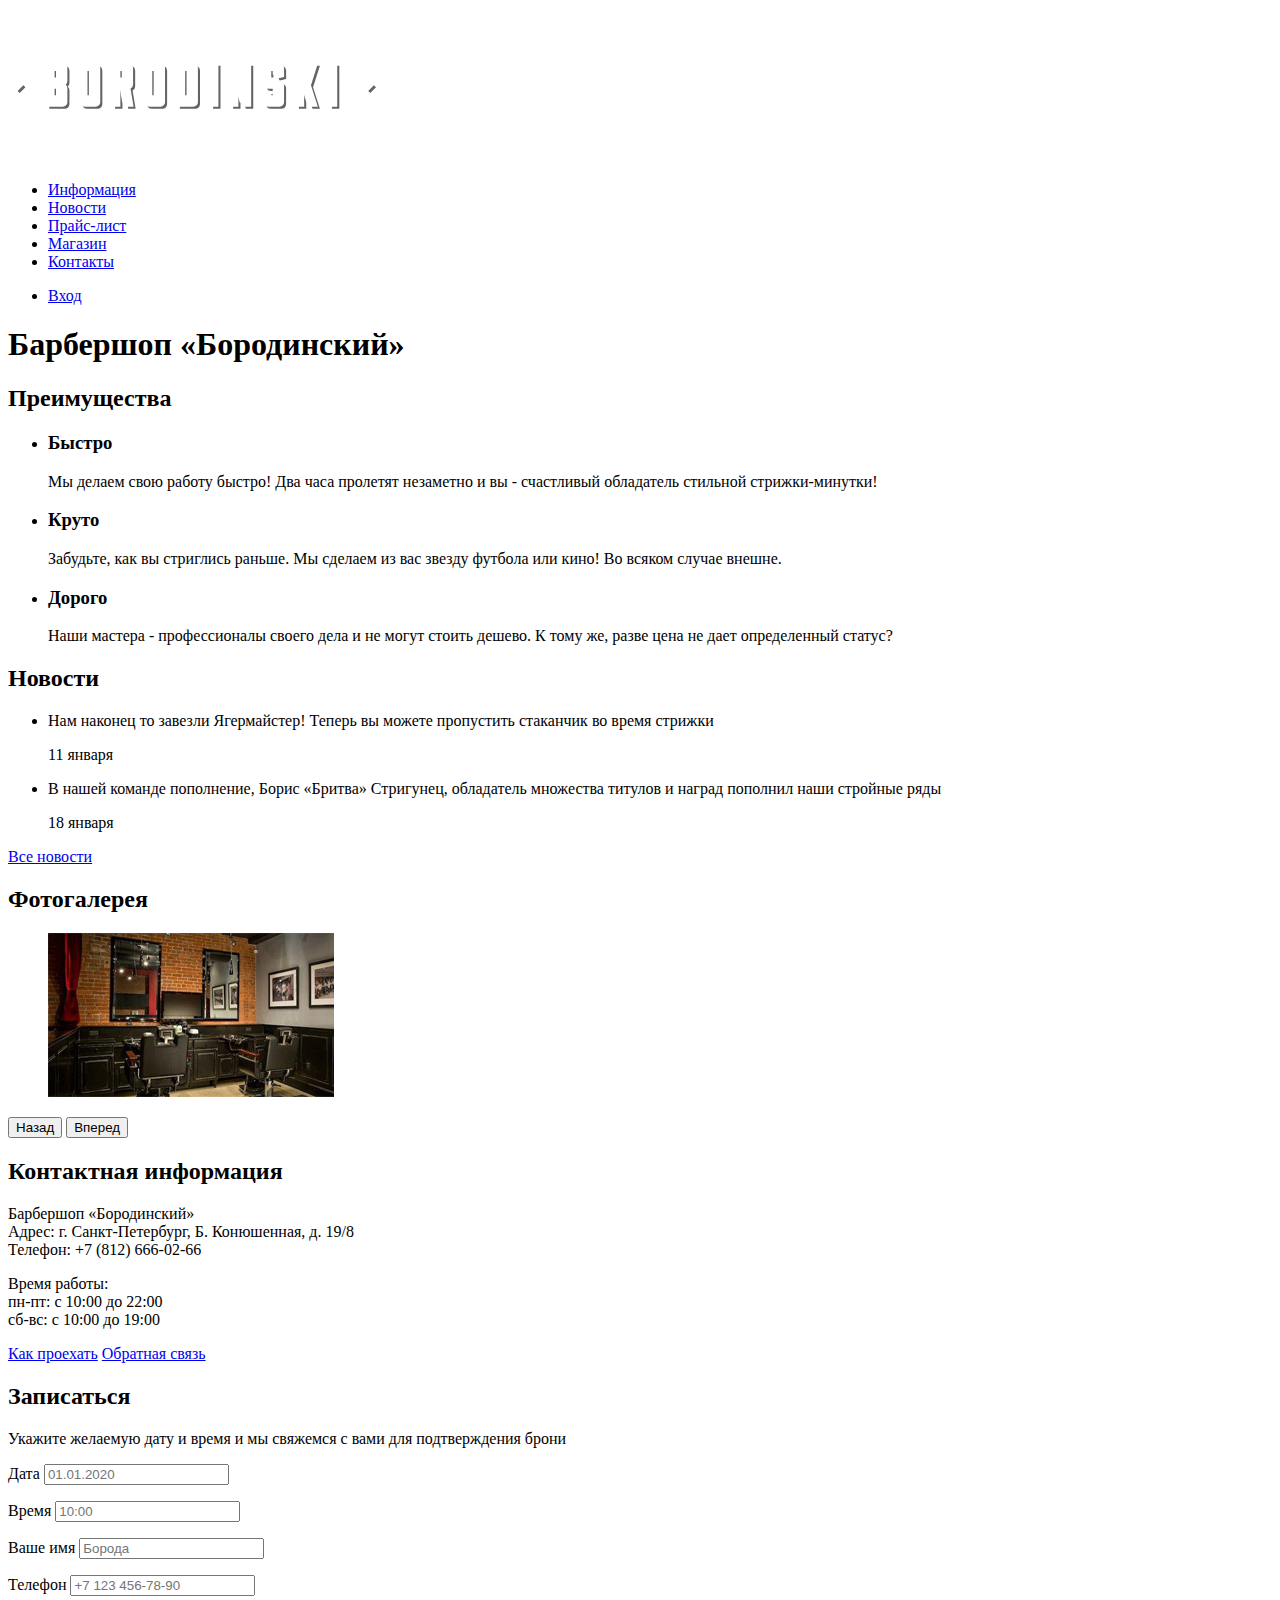
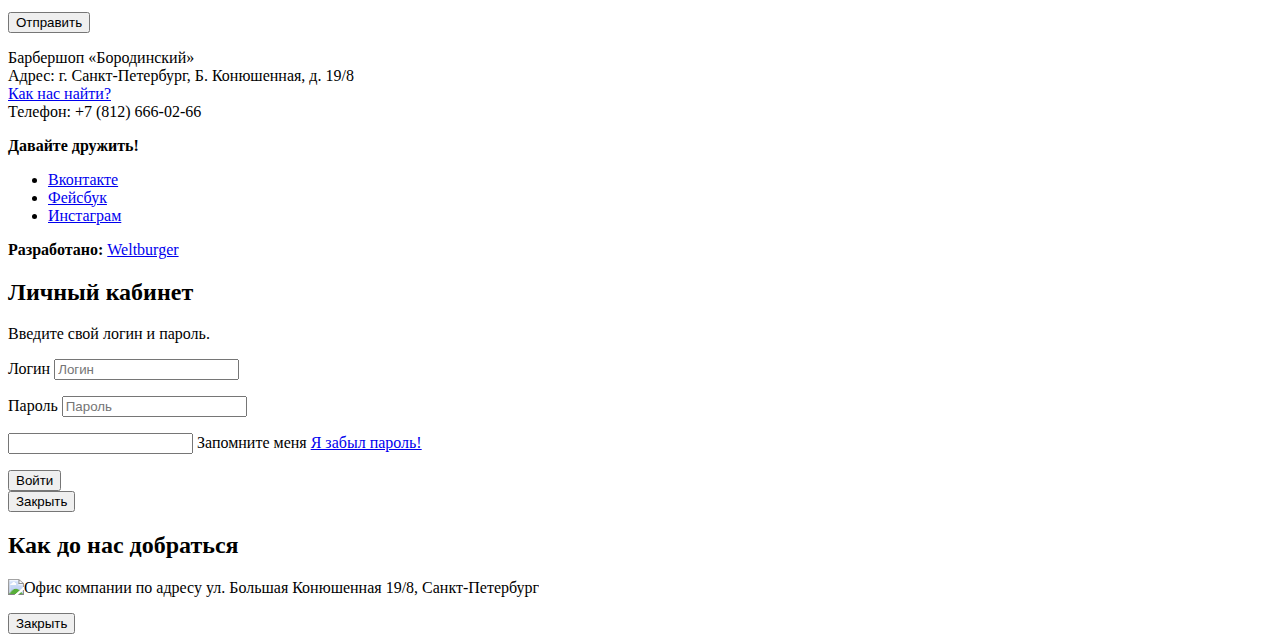
==== site/index.html @ 7a229169 "first commit" ====
<!DOCTYPE html>
<html lang="ru">

<head>
    <meta charset="UTF-8">
    <title>Барбершоп «Бородинский»</title>
</head>

<body>
    <header class="main-header">
        <nav class="main-navigation">
            <a class="main-header-logo">
                <img src="img/index-logo.svg" width="368" height="153" alt="Логотип барбершопа «Бородинский»">
            </a>
            <ul class="site-navigation">
                <li><a href="info.html">Информация</a></li>
                <li><a href="news.html">Новости</a></li>
                <li><a href="price.html">Прайс-лист</a></li>
                <li><a href="catalog.html">Магазин</a></li>
                <li><a href="contacts.html">Контакты</a></li>
            </ul>
            <ul class="user-navigation">
                <li class="login-link">
                    <a class="login-link" href="login.html">Вход</a>
                </li>
            </ul>
        </nav>
    </header>

    <main class="container">
        <h1 class="visually-hidden">Барбершоп «Бородинский»</h1>
        <section class="features">
            <h2 class="visually-hidden">Преимущества</h2>
            <ul class="features-list">
                <li class="feature-item">
                    <h3>Быстро</h3>
                    <p>Мы делаем свою работу быстро! Два часа пролетят незаметно и вы - счастливый обладатель стильной стрижки-минутки!</p>
                </li>
                <li class="feature-item">
                    <h3>Круто</h3>
                    <p>Забудьте, как вы стриглись раньше. Мы сделаем из вас звезду футбола или кино! Во всяком случае внешне.</p>
                </li>
                <li class="feature-item">
                    <h3>Дорого</h3>
                    <p>Наши мастера - профессионалы своего дела и не могут стоить дешево. К тому же, разве цена не дает определенный статус?</p>
                </li>
            </ul>
        </section>

        <section class="news">
            <h2>Новости</h2>
            <ul class="news-list">
                <li class="news-item">
                    <p>Нам наконец то завезли Ягермайстер! Теперь вы можете пропустить стаканчик во время стрижки</p>
                    <time datetime="2020-01-11">11 января</time>
                </li>
                <li class="news-item">
                    <p>В нашей команде пополнение, Борис «Бритва» Стригунец, обладатель множества титулов и наград пополнил наши стройные ряды</p>
                    <time datetime="2020-01-18">18 января</time>
                </li>
            </ul>
            <a class="button" href="news.html">Все новости</a>
        </section>

        <section class="gallery">
            <h2>Фотогалерея</h2>
            <figure class="gallery-content">
                <a href="#"><img src="img/studio.jpg" width="286" height="164" alt="Интерьер"></a>
            </figure>
            <button class="button gallery-button gallery-button-back">Назад</button>
            <button class="button gallery-button gallery-button-next">Вперед</button>
        </section>

        <section class="contacts">
            <h2>Контактная информация</h2>
            <p>
                Барбершоп «Бородинский»<br>
                Адрес: г. Санкт-Петербург, Б. Конюшенная, д. 19/8<br>
                Телефон: +7 (812) 666-02-66
            </p>
            <p>
                Время работы:<br>
                пн-пт: с 10:00 до 22:00<br>
                сб-вс: с 10:00 до 19:00
            </p>
            <a class="button" href="map.html">Как проехать</a>
            <a class="button" href="contacts.html">Обратная связь</a>
        </section>

        <section class="appointment">
            <h2>Записаться</h2>
            <p class="appointment-info">Укажите желаемую дату и время и мы свяжемся с вами для подтверждения брони</p>
            <form class="appointment-form" action="https://echo.htmlacademy.ru" method="POST">
                <p class="appointment-item">
                    <label for="appointment-date">Дата</label>
                    <input id="appointment-date" type="text" name="date" value="" placeholder="01.01.2020">
                </p>
                <p class="appointment-item">
                    <label for="appointment-time">Время</label>
                    <input id="appointment-time" type="text" name="time" value="" placeholder="10:00">
                </p>
                <p class="appointment-item">
                    <label for="appointment-name">Ваше имя</label>
                    <input id="appointment-name" type="text" name="name" value="" placeholder="Борода">
                </p>
                <p class="appointment-item">
                    <label for="appointment-phone">Телефон</label>
                    <input id="appointment-phone" type="tel" name="phone" value="" placeholder="+7 123 456-78-90">
                </p>
                <button class="button" type="submit">Отправить</button>
            </form>
        </section>
    </main>

    <footer class="main-footer">
        <p class="footer-contacts">
            Барбершоп «Бородинский»<br>
            Адрес: г. Санкт-Петербург, Б. Конюшенная, д. 19/8<br>
            <a href="map.html">Как нас найти?</a><br>
            Телефон: +7 (812) 666-02-66
        </p>
        <div class="footer-social">
            <b>Давайте дружить!</b>
            <ul>
                <li><a class="social-button" href="#">Вконтакте</a></li>
                <li><a class="social-button" href="#">Фейсбук</a></li>
                <li><a class="social-button" href="#">Инстаграм</a></li>
            </ul>
        </div>
        <p class="footer-copyright">
            <b>Разработано:</b>
            <a class="button" href="https://github.com/Weltburger">Weltburger</a>
        </p>
    </footer>

    <section class="modal modal-login">
        <h2>Личный кабинет</h2>
        <p>Введите свой логин и пароль.</p>
        <form class="login-form" action="https://htmlacademy.ru" method="POST">
            <p>
                <label class="visually-hidden" for="user-login">Логин</label>
                <input class="login-icon-user" id="user-login" type="text" name="login" placeholder="Логин">
            </p>
            <p>
                <label class="visually-hidden" for="user-password">Пароль</label>
                <input class="login-icon-password" id="user-password" type="password" name="password" placeholder="Пароль">
            </p>
            <p class="login-password-info">
            <label class="login-checkbox" for="login-password-info">
                <input type="chechbox" name="remember" class="visually-hidden" id="login-password-info">
                <span class="checkbox-indicator"></span>
                Запомните меня
            </label>
                <a class="restore" href="#">Я забыл пароль!</a>
            </p>
            <button class="button" type="submit">Войти</button>
        </form>
        <button class="modal-close" type="button">Закрыть</button>
    </section>

    <section class="modal modal-map">
        <h2 class="visually-hidden">Как до нас добраться</h2>
        <p>
            <img src="img/map.jpg" width="780" height="560" alt="Офис компании по адресу ул. Большая Конюшенная 19/8, Санкт-Петербург">
        </p>
        <button class="modal-close" type="button">Закрыть</button>
    </section>
</body>

</html>
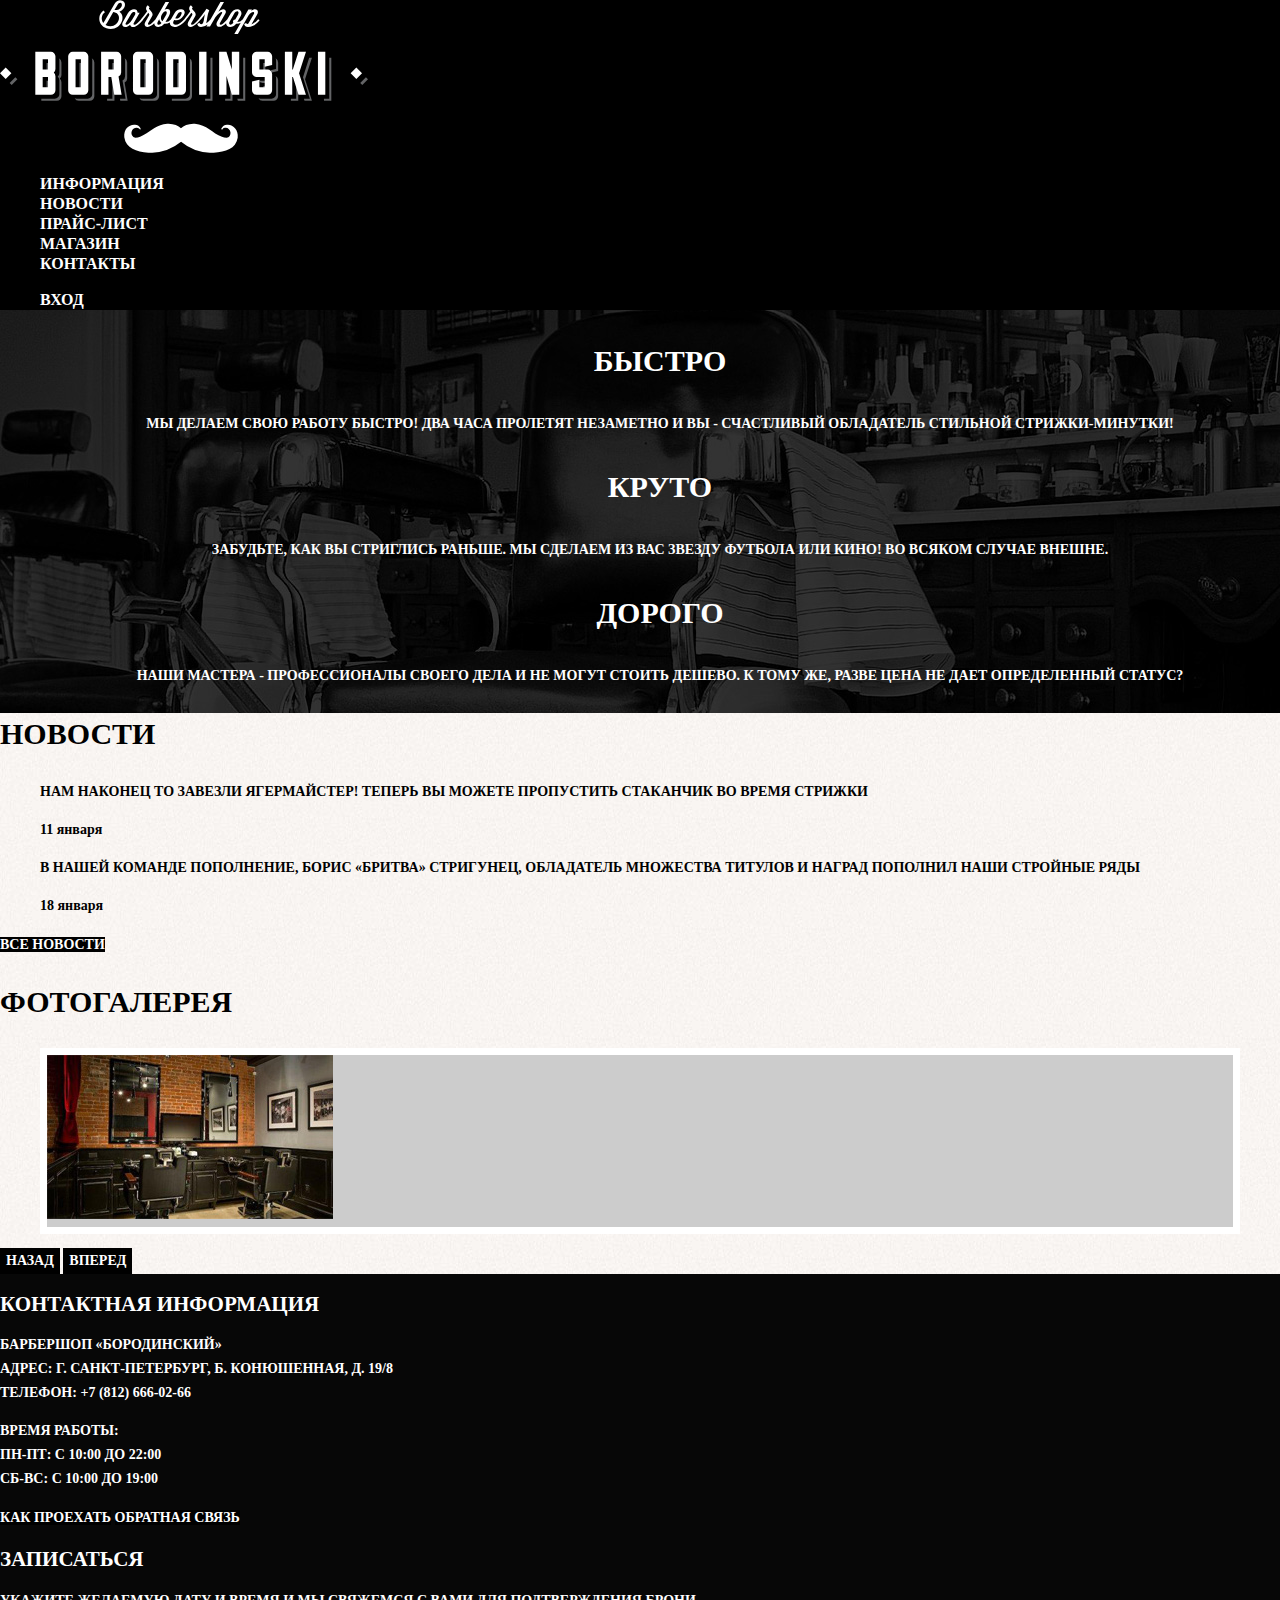
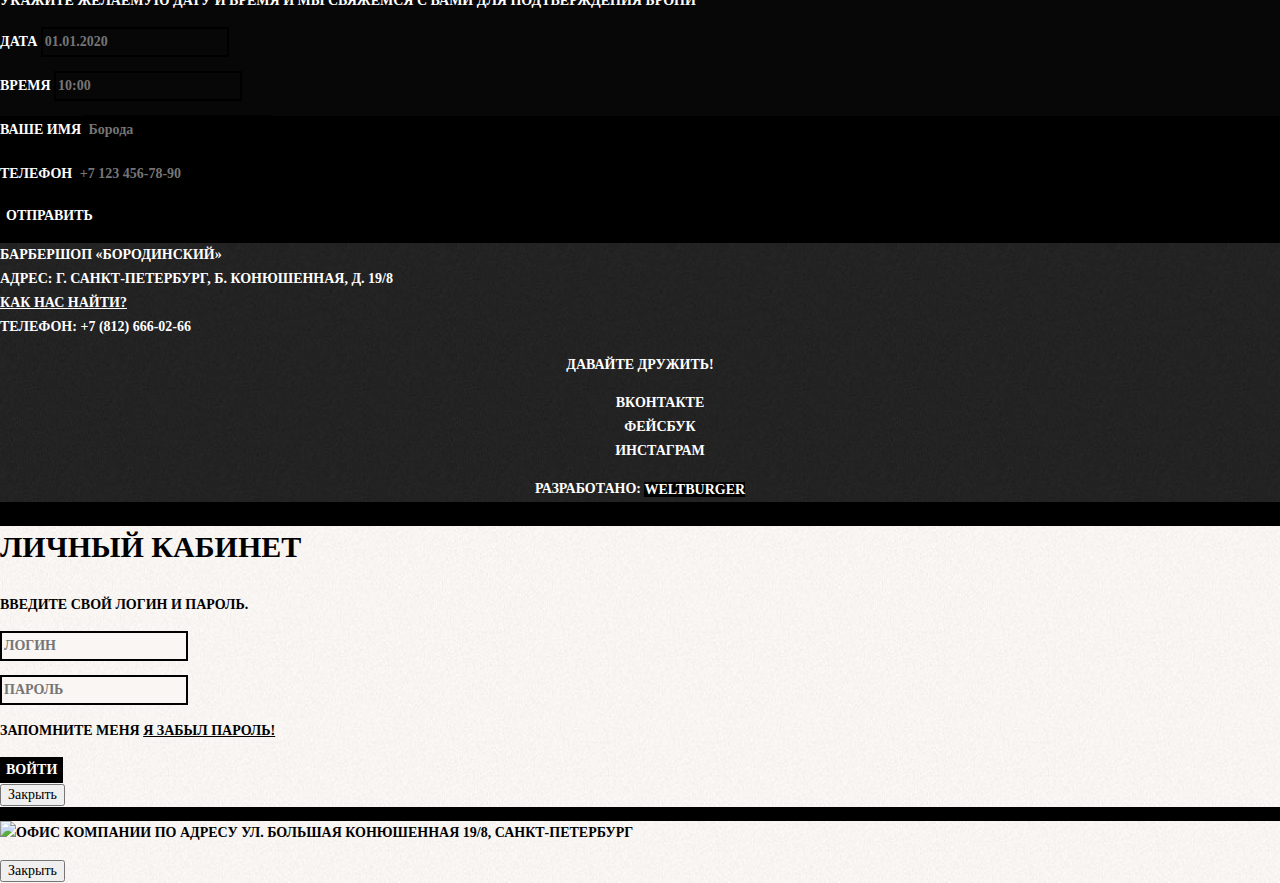
==== commit ac3bad60: "Marking done" ====
--- a/site/index.html
+++ b/site/index.html
@@ -4,6 +4,9 @@
 <head>
     <meta charset="UTF-8">
     <title>Барбершоп «Бородинский»</title>
+    <link href="https://fonts.googleapis.com/css2?family=PT+Sans+Narrow:wght@400;700&display=swap" rel="stylesheet">
+    <link rel="stylesheet" href="css/normalize.css">
+    <link rel="stylesheet" href="css/styles.css">
 </head>
 
 <body>
@@ -47,69 +50,73 @@
             </ul>
         </section>
 
-        <section class="news">
-            <h2>Новости</h2>
-            <ul class="news-list">
-                <li class="news-item">
-                    <p>Нам наконец то завезли Ягермайстер! Теперь вы можете пропустить стаканчик во время стрижки</p>
-                    <time datetime="2020-01-11">11 января</time>
-                </li>
-                <li class="news-item">
-                    <p>В нашей команде пополнение, Борис «Бритва» Стригунец, обладатель множества титулов и наград пополнил наши стройные ряды</p>
-                    <time datetime="2020-01-18">18 января</time>
-                </li>
-            </ul>
-            <a class="button" href="news.html">Все новости</a>
-        </section>
+        <div class="index-column">
+            <section class="news">
+                <h2>Новости</h2>
+                <ul class="news-list">
+                    <li class="news-item">
+                        <p>Нам наконец то завезли Ягермайстер! Теперь вы можете пропустить стаканчик во время стрижки</p>
+                        <time datetime="2020-01-11">11 января</time>
+                    </li>
+                    <li class="news-item">
+                        <p>В нашей команде пополнение, Борис «Бритва» Стригунец, обладатель множества титулов и наград пополнил наши стройные ряды</p>
+                        <time datetime="2020-01-18">18 января</time>
+                    </li>
+                </ul>
+                <a class="button" href="news.html">Все новости</a>
+            </section>
 
-        <section class="gallery">
-            <h2>Фотогалерея</h2>
-            <figure class="gallery-content">
-                <a href="#"><img src="img/studio.jpg" width="286" height="164" alt="Интерьер"></a>
-            </figure>
-            <button class="button gallery-button gallery-button-back">Назад</button>
-            <button class="button gallery-button gallery-button-next">Вперед</button>
-        </section>
+            <section class="gallery">
+                <h2>Фотогалерея</h2>
+                <figure class="gallery-content">
+                    <a href="#"><img src="img/studio.jpg" width="286" height="164" alt="Интерьер"></a>
+                </figure>
+                <button class="button gallery-button gallery-button-back">Назад</button>
+                <button class="button gallery-button gallery-button-next">Вперед</button>
+            </section>
+        </div>
 
-        <section class="contacts">
-            <h2>Контактная информация</h2>
-            <p>
-                Барбершоп «Бородинский»<br>
-                Адрес: г. Санкт-Петербург, Б. Конюшенная, д. 19/8<br>
-                Телефон: +7 (812) 666-02-66
-            </p>
-            <p>
-                Время работы:<br>
-                пн-пт: с 10:00 до 22:00<br>
-                сб-вс: с 10:00 до 19:00
-            </p>
-            <a class="button" href="map.html">Как проехать</a>
-            <a class="button" href="contacts.html">Обратная связь</a>
-        </section>
+        <div class="index-columns">
+            <section class="contacts">
+                <h2>Контактная информация</h2>
+                <p>
+                    Барбершоп «Бородинский»<br>
+                    Адрес: г. Санкт-Петербург, Б. Конюшенная, д. 19/8<br>
+                    Телефон: +7 (812) 666-02-66
+                </p>
+                <p>
+                    Время работы:<br>
+                    пн-пт: с 10:00 до 22:00<br>
+                    сб-вс: с 10:00 до 19:00
+                </p>
+                <a class="button" href="map.html">Как проехать</a>
+                <a class="button" href="contacts.html">Обратная связь</a>
+            </section>
 
-        <section class="appointment">
-            <h2>Записаться</h2>
-            <p class="appointment-info">Укажите желаемую дату и время и мы свяжемся с вами для подтверждения брони</p>
-            <form class="appointment-form" action="https://echo.htmlacademy.ru" method="POST">
-                <p class="appointment-item">
-                    <label for="appointment-date">Дата</label>
-                    <input id="appointment-date" type="text" name="date" value="" placeholder="01.01.2020">
-                </p>
-                <p class="appointment-item">
-                    <label for="appointment-time">Время</label>
-                    <input id="appointment-time" type="text" name="time" value="" placeholder="10:00">
-                </p>
-                <p class="appointment-item">
-                    <label for="appointment-name">Ваше имя</label>
-                    <input id="appointment-name" type="text" name="name" value="" placeholder="Борода">
-                </p>
-                <p class="appointment-item">
-                    <label for="appointment-phone">Телефон</label>
-                    <input id="appointment-phone" type="tel" name="phone" value="" placeholder="+7 123 456-78-90">
-                </p>
-                <button class="button" type="submit">Отправить</button>
-            </form>
-        </section>
+            <section class="appointment">
+                <h2>Записаться</h2>
+                <p class="appointment-info">Укажите желаемую дату и время и мы свяжемся с вами для подтверждения брони</p>
+                <form class="appointment-form" action="https://echo.htmlacademy.ru" method="POST">
+                    <p class="appointment-item">
+                        <label for="appointment-date">Дата</label>
+                        <input id="appointment-date" type="text" name="date" value="" placeholder="01.01.2020">
+                    </p>
+                    <p class="appointment-item">
+                        <label for="appointment-time">Время</label>
+                        <input id="appointment-time" type="text" name="time" value="" placeholder="10:00">
+                    </p>
+                    <p class="appointment-item">
+                        <label for="appointment-name">Ваше имя</label>
+                        <input id="appointment-name" type="text" name="name" value="" placeholder="Борода">
+                    </p>
+                    <p class="appointment-item">
+                        <label for="appointment-phone">Телефон</label>
+                        <input id="appointment-phone" type="tel" name="phone" value="" placeholder="+7 123 456-78-90">
+                    </p>
+                    <button class="button" type="submit">Отправить</button>
+                </form>
+            </section>
+        </div>
     </main>
 
     <footer class="main-footer">
--- a/site/css/styles.css
+++ b/site/css/styles.css
@@ -0,0 +1,200 @@
+.visually-hidden {
+    position: absolute;
+    width: 1px;
+    height: 1px;
+    margin: -1px;
+    border: 0;
+    padding: 0;
+    clip: rect(0 0 0 0);
+    overflow: hidden;
+}
+
+body {
+    margin: 0;
+    padding: 0;
+    font-family: "PT Sans Narrow" Arial, sans-serif;
+    font-size: 14px;
+    line-height: 24px;
+    font-weight: 700;
+    color: #ffffff;
+    text-transform: uppercase;
+
+    background-color: #000000;
+    background-image: url("../img/background.jpg");
+    background-position: top center;
+    background-repeat: no-repeat;
+}
+
+a {
+    text-decoration: none;
+}
+
+.button {
+    font: inherit;
+    text-align: center;
+    color: #ffffff;
+    vertical-align: middle;
+    text-transform: uppercase;
+    background-color: #000000;
+    border: none;
+}
+
+.button:hover,
+.button:focus,
+.button:active {
+    background-color: #663d15;
+}
+
+.main-navigation {
+    font-size: 16px;
+    line-height: 20px;
+    color: #ffffff;
+    background-color: #000000;
+}
+
+.site-navigation,
+.user-navigation {
+    list-style: none;
+}
+
+.site-navigation a,
+.user-navigation a {
+    color: #ffffff;
+}
+
+.site-navigation a:hover,
+.site-navigation a:focus,
+.user-navigation a:hover,
+.user-navigation a:focus {
+    background-color: #242424;
+}
+
+.features-list {
+    list-style: none;
+}
+
+.feature-item {
+    text-align: center;
+}
+
+.feature-item h3 {
+    font-size: 30px;
+    line-height: 42px;
+}
+
+.index-column {
+    color: #000000;
+    background-color: #f8f5f2;
+    background-image: url("../img/pattern-light.jpg");
+    background-position: 0 0;
+    background-repeat: repeat;
+}
+
+.index-column h2 {
+    font-size: 30px;
+    line-height: 42px;
+}
+
+.news-list {
+    list-style: none;
+}
+
+.news-item time {
+    text-transform: none;
+}
+
+.gallery-content {
+    background-color: #cccccc;
+    border: 7px solid #ffffff;
+}
+
+.appointment-item input {
+    font: inherit;
+    background-color: transparent;
+    border: 2px solid #000000;
+}
+
+.appointment-item input:focus {
+    background-color: #663d15;
+}
+
+.main-footer {
+    color: #ffffff;
+    background-color: #212121;
+    background-image: url(../img/pattern-dark.jpg);
+    background-position: 0 0;
+    background-repeat: repeat;
+}
+
+.footer-contacts a {
+    color: #ffffff;
+    text-decoration: underline;
+}
+
+.footer-contacts a:hover,
+.footer-contacts a:focus {
+    text-decoration: none;
+}
+
+.footer-social {
+    text-align: center;
+}
+
+.footer-social ul {
+    list-style: none;
+}
+
+.social-button {
+    color: #ffffff;
+}
+
+.footer-copyright {
+    text-align: center;
+}
+
+.footer-copyright .button:hover,
+.footer-copyright .button:focus {
+    color: #000000;
+    background-color: #ffffff;
+}
+
+.modal {
+    color: #000000;
+    background-color: f8f3f0;
+    background-image: url(../img/pattern-light.jpg);
+    background-position: 0 0;
+    background-repeat: repeat;
+}
+
+.modal h2 {
+    font-size: 30px;
+    line-height: 42px;
+}
+
+.login-form input[type="text"],
+.login-form input[type="password"] {
+    font: inherit;
+    color: #000000;
+    text-transform: uppercase;
+    background-color: #f9f6f3;
+    border: 2px solid #000000;
+}
+
+.login-form input:focus {
+    border-color: #663d15;
+}
+
+.login-checkbox:hover,
+.login-checkbox:focus {
+    color: #663d15;
+}
+
+.restore {
+    color: #000000;
+    text-decoration: underline;
+}
+
+.restore:hover,
+.restore:focus {
+    text-decoration: none;
+}
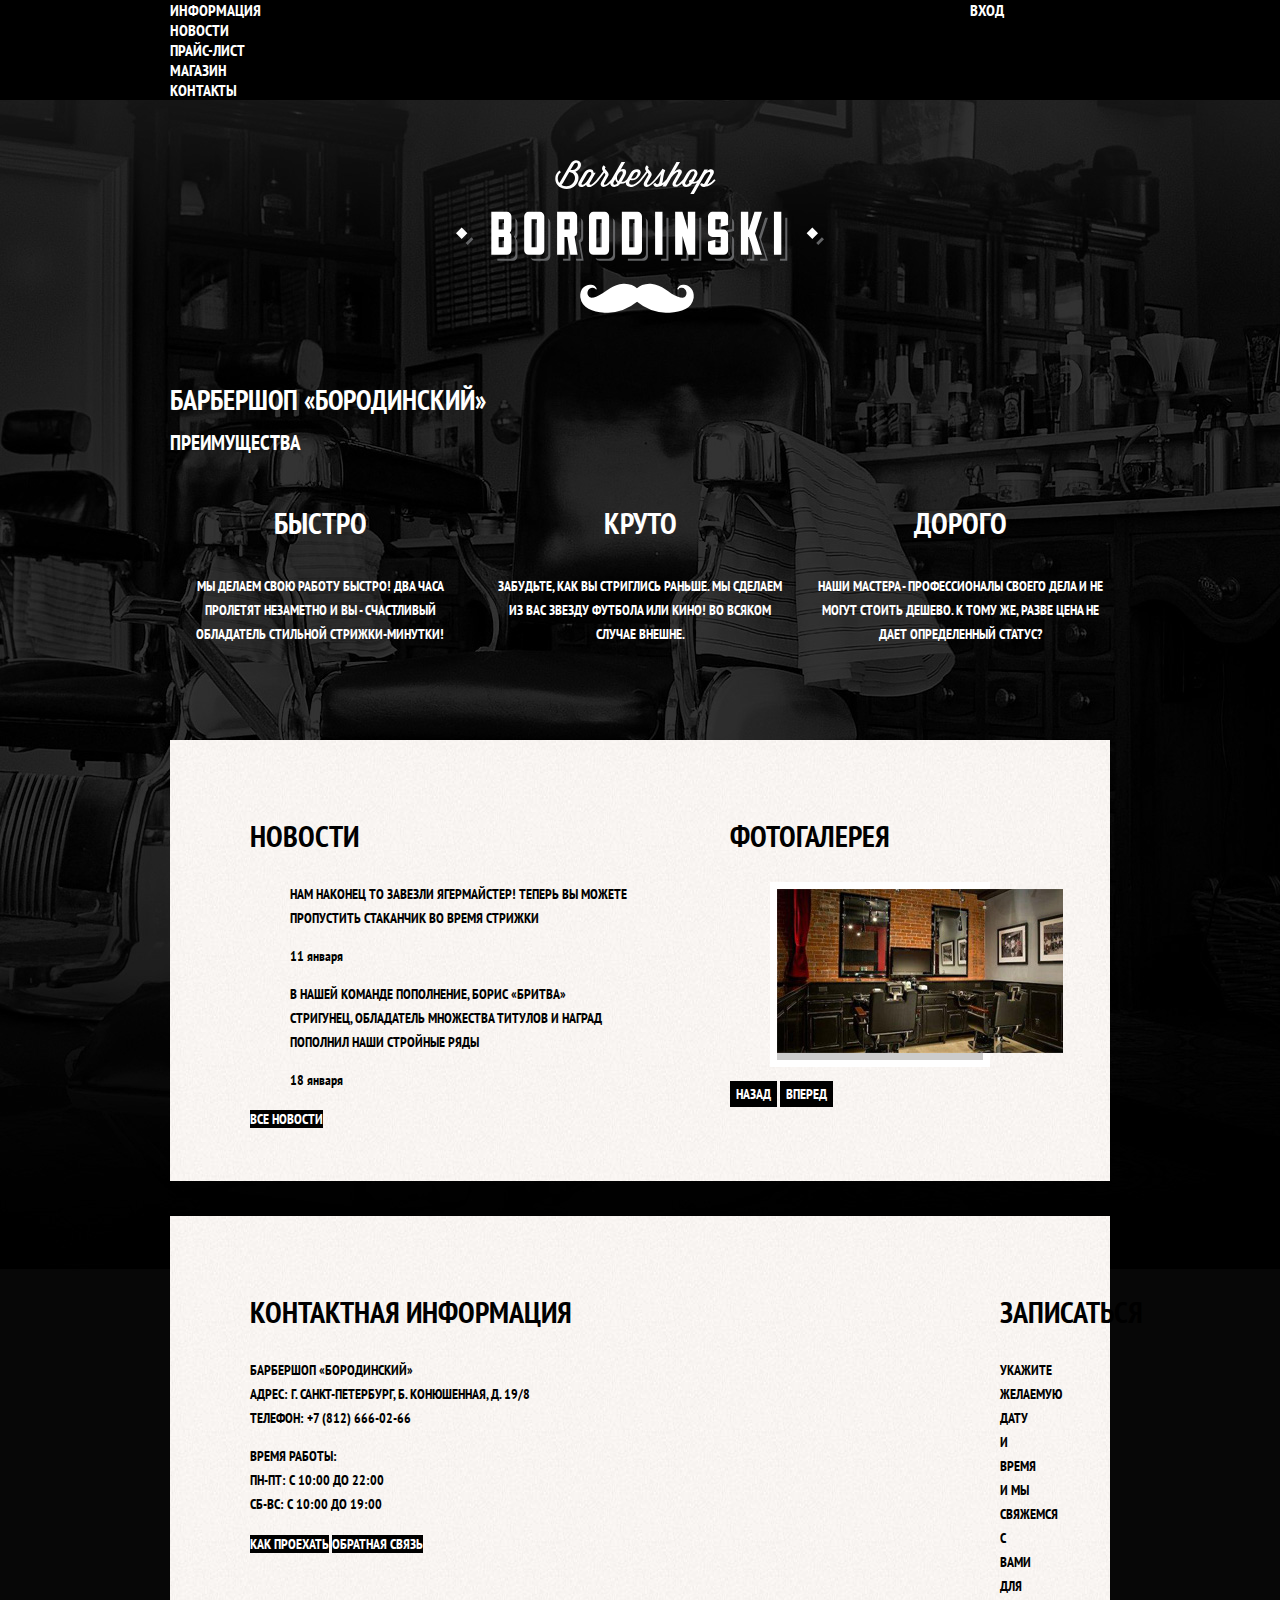
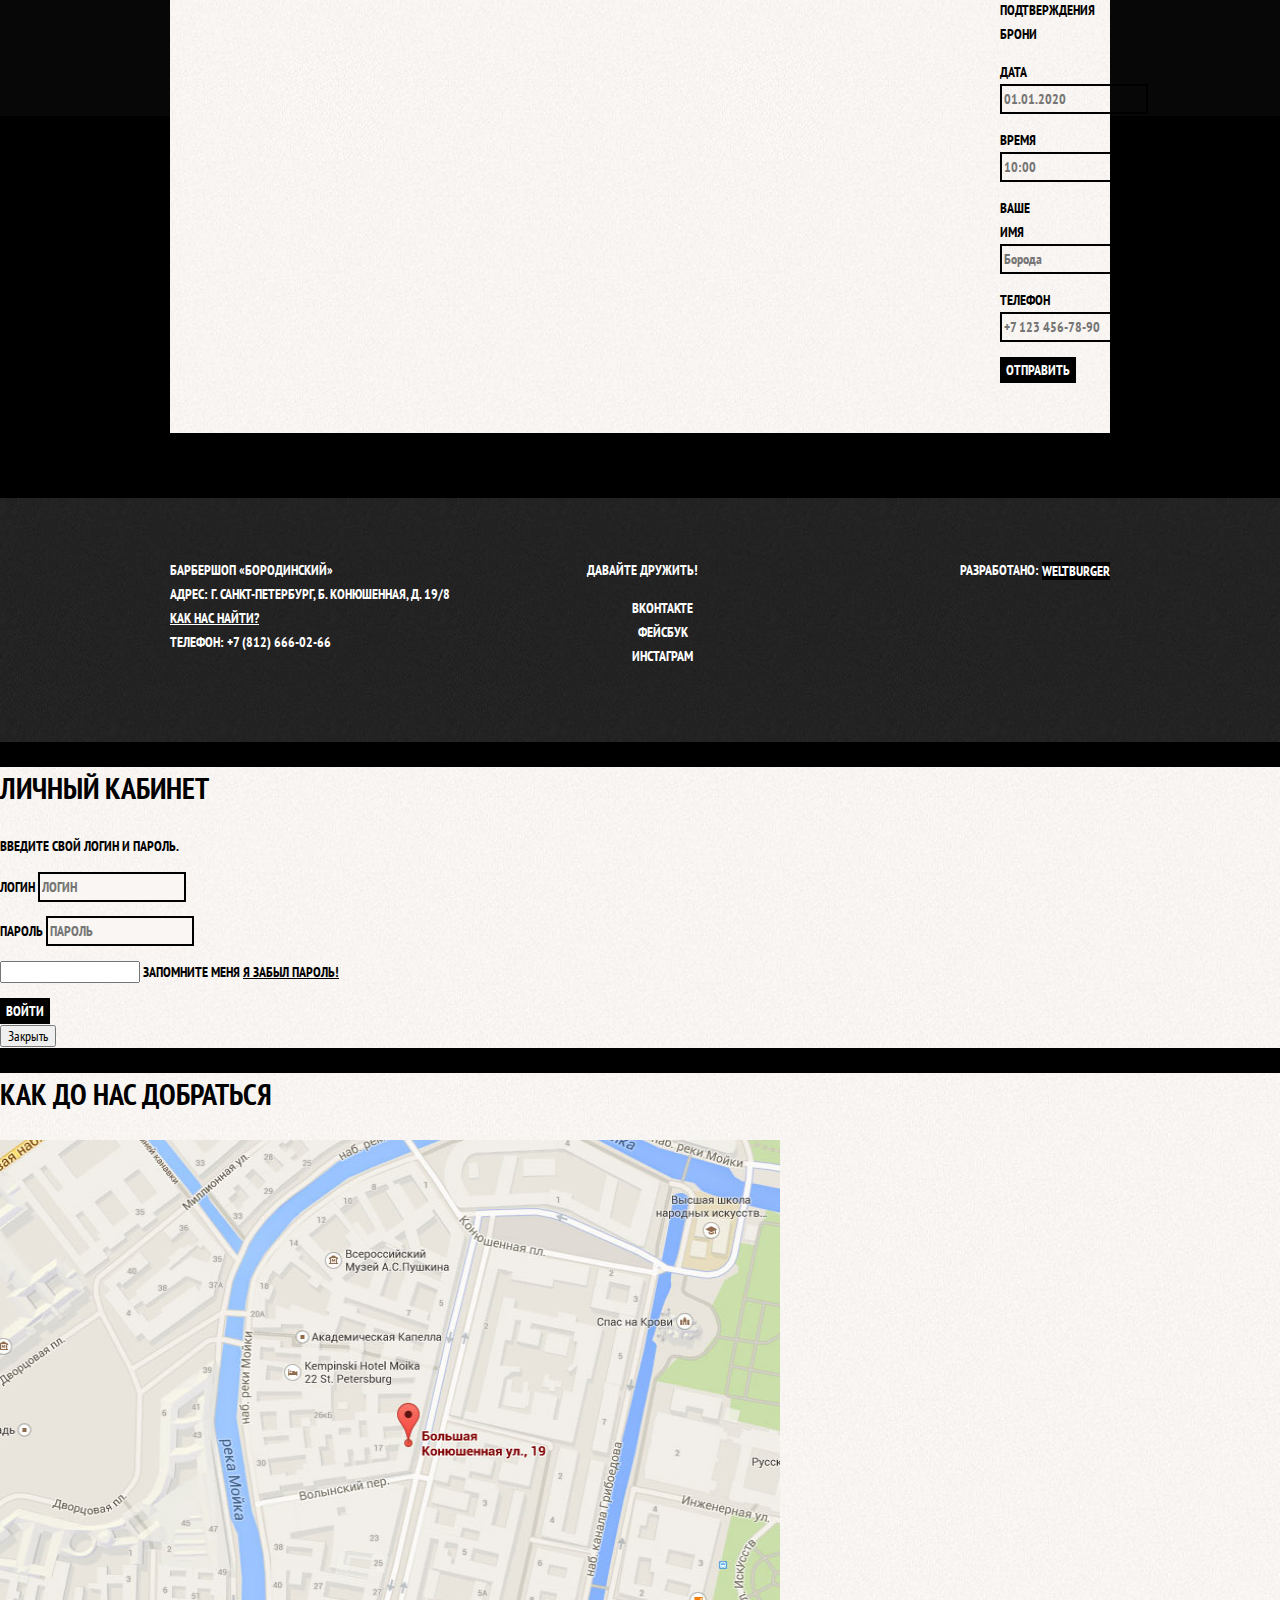
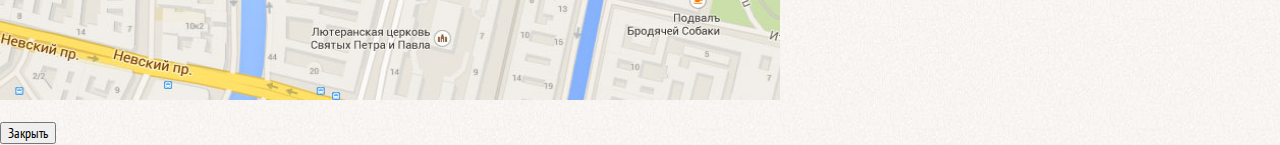
==== commit 41a454e4: "Grids Done" ====
--- a/site/index.html
+++ b/site/index.html
@@ -15,18 +15,22 @@
             <a class="main-header-logo">
                 <img src="img/index-logo.svg" width="368" height="153" alt="Логотип барбершопа «Бородинский»">
             </a>
-            <ul class="site-navigation">
-                <li><a href="info.html">Информация</a></li>
-                <li><a href="news.html">Новости</a></li>
-                <li><a href="price.html">Прайс-лист</a></li>
-                <li><a href="catalog.html">Магазин</a></li>
-                <li><a href="contacts.html">Контакты</a></li>
-            </ul>
-            <ul class="user-navigation">
-                <li class="login-link">
-                    <a class="login-link" href="login.html">Вход</a>
-                </li>
-            </ul>
+            <div class="main-navigation-wrapper">
+                <div class="container">
+                    <ul class="site-navigation">
+                        <li><a href="info.html">Информация</a></li>
+                        <li><a href="news.html">Новости</a></li>
+                        <li><a href="price.html">Прайс-лист</a></li>
+                        <li><a href="catalog.html">Магазин</a></li>
+                        <li><a href="contacts.html">Контакты</a></li>
+                    </ul>
+                    <ul class="user-navigation">
+                        <li class="login-link">
+                            <a class="login-link" href="login.html">Вход</a>
+                        </li>
+                    </ul>
+                </div>
+            </div>
         </nav>
     </header>
 
@@ -50,7 +54,7 @@
             </ul>
         </section>
 
-        <div class="index-column">
+        <div class="index-columns">
             <section class="news">
                 <h2>Новости</h2>
                 <ul class="news-list">
@@ -120,24 +124,26 @@
     </main>
 
     <footer class="main-footer">
-        <p class="footer-contacts">
-            Барбершоп «Бородинский»<br>
-            Адрес: г. Санкт-Петербург, Б. Конюшенная, д. 19/8<br>
-            <a href="map.html">Как нас найти?</a><br>
-            Телефон: +7 (812) 666-02-66
-        </p>
-        <div class="footer-social">
-            <b>Давайте дружить!</b>
-            <ul>
-                <li><a class="social-button" href="#">Вконтакте</a></li>
-                <li><a class="social-button" href="#">Фейсбук</a></li>
-                <li><a class="social-button" href="#">Инстаграм</a></li>
-            </ul>
+        <div class="container">
+            <p class="footer-contacts">
+                Барбершоп «Бородинский»<br>
+                Адрес: г. Санкт-Петербург, Б. Конюшенная, д. 19/8<br>
+                <a href="map.html">Как нас найти?</a><br>
+                Телефон: +7 (812) 666-02-66
+            </p>
+            <div class="footer-social">
+                <b>Давайте дружить!</b>
+                <ul>
+                    <li><a class="social-button" href="#">Вконтакте</a></li>
+                    <li><a class="social-button" href="#">Фейсбук</a></li>
+                    <li><a class="social-button" href="#">Инстаграм</a></li>
+                </ul>
+            </div>
+            <p class="footer-copyright">
+                <b>Разработано:</b>
+                <a class="button" href="https://github.com/Weltburger">Weltburger</a>
+            </p>
         </div>
-        <p class="footer-copyright">
-            <b>Разработано:</b>
-            <a class="button" href="https://github.com/Weltburger">Weltburger</a>
-        </p>
     </footer>
 
     <section class="modal modal-login">
--- a/site/css/styles.css
+++ b/site/css/styles.css
@@ -1,200 +1,548 @@
-.visually-hidden {
-    position: absolute;
-    width: 1px;
-    height: 1px;
-    margin: -1px;
-    border: 0;
-    padding: 0;
-    clip: rect(0 0 0 0);
-    overflow: hidden;
-}
-
 body {
-    margin: 0;
-    padding: 0;
-    font-family: "PT Sans Narrow" Arial, sans-serif;
-    font-size: 14px;
-    line-height: 24px;
-    font-weight: 700;
-    color: #ffffff;
-    text-transform: uppercase;
-
-    background-color: #000000;
-    background-image: url("../img/background.jpg");
-    background-position: top center;
-    background-repeat: no-repeat;
+  margin: 0;
+  padding: 0;
+
+  font-family: "PT Sans Narrow", Arial, sans-serif;
+  font-size: 14px;
+  line-height: 24px;
+  font-weight: 700;
+  color: #ffffff;
+  text-transform: uppercase;
+
+  background-color: #000000;
+  background-image: url("../img/background.jpg");
+  background-position: top center;
+  background-repeat: no-repeat;
+}
+
+.inner-page {
+  color: #000000;
+
+  background-color: #f9f6f3;
+  background-image: url("../img/pattern-light.jpg");
+  background-position: 0 0;
+  background-repeat: repeat;
 }
 
 a {
-    text-decoration: none;
+  text-decoration: none;
 }
 
 .button {
-    font: inherit;
-    text-align: center;
-    color: #ffffff;
-    vertical-align: middle;
-    text-transform: uppercase;
-    background-color: #000000;
-    border: none;
+  font: inherit;
+
+  text-align: center;
+  color: #ffffff;
+  vertical-align: middle;
+  text-transform: uppercase;
+
+  background-color: #000000;
+  border: none;
 }
 
 .button:hover,
 .button:focus,
 .button:active {
-    background-color: #663d15;
+  background-color: #663d15;
 }
 
 .main-navigation {
-    font-size: 16px;
-    line-height: 20px;
-    color: #ffffff;
-    background-color: #000000;
+  font-size: 16px;
+  line-height: 20px;
+  color: #ffffff;
 }
 
 .site-navigation,
 .user-navigation {
-    list-style: none;
+  list-style: none;
 }
 
 .site-navigation a,
 .user-navigation a {
-    color: #ffffff;
+  color: #ffffff;
 }
 
 .site-navigation a:hover,
 .site-navigation a:focus,
 .user-navigation a:hover,
 .user-navigation a:focus {
-    background-color: #242424;
+  background-color: #242424;
 }
 
 .features-list {
-    list-style: none;
+  list-style: none;
 }
 
 .feature-item {
-    text-align: center;
+  text-align: center;
 }
 
 .feature-item h3 {
-    font-size: 30px;
-    line-height: 42px;
-}
-
-.index-column {
-    color: #000000;
-    background-color: #f8f5f2;
-    background-image: url("../img/pattern-light.jpg");
-    background-position: 0 0;
-    background-repeat: repeat;
-}
-
-.index-column h2 {
-    font-size: 30px;
-    line-height: 42px;
+  font-size: 30px;
+  line-height: 42px;
+}
+
+.index-columns {
+  color: #000000;
+
+  background-color: #f8f5f2;
+  background-image: url("../img/pattern-light.jpg");
+  background-position: 0 0;
+  background-repeat: repeat;
+}
+
+.index-columns h2 {
+  font-size: 30px;
+  line-height: 42px;
 }
 
 .news-list {
-    list-style: none;
+  list-style: none;
 }
 
 .news-item time {
-    text-transform: none;
+  text-transform: none;
 }
 
 .gallery-content {
-    background-color: #cccccc;
-    border: 7px solid #ffffff;
+  background-color: #cccccc;
+  border: 7px solid #ffffff;
 }
 
 .appointment-item input {
-    font: inherit;
-    background-color: transparent;
-    border: 2px solid #000000;
+  font: inherit;
+
+  background-color: transparent;
+  border: 2px solid #000000;
 }
 
 .appointment-item input:focus {
-    background-color: #663d15;
+  border-color: #663d15;
+}
+
+.page-title {
+  font-size: 30px;
+  line-height: 42px;
+}
+
+.breadcrumbs {
+  padding: 0;
+  margin: 0;
+  margin-bottom: 50px;
+}
+
+.breadcrumbs {
+  list-style: none;
+}
+
+.breadcrumbs a {
+  color: #000000;
+}
+
+.breadcrumbs a:hover,
+.breadcrumbs a:focus {
+  text-decoration: underline;
+}
+
+.breadcrumbs-current {
+  color: #aba9a7;
+}
+
+.filters {
+  width: 180px;
+}
+
+.filter fieldset {
+  border: none;
+}
+
+.filter legend {
+  font-size: 24px;
+  line-height: 30px;
+}
+
+.filter ul {
+  list-style: none;
+  line-height: 18px;
+}
+
+.filter-input:hover + label,
+.filter-input:focus + label {
+  color: #663d15;
+}
+
+.filter-input:disabled + label {
+  color: #000000;
+
+  opacity: 0.5;
+}
+
+.catalog {
+  width: 700px;
+}
+
+.catalog-columns {
+  display: flex;
+  justify-content: space-between;
+}
+
+.catalog-list {
+  display: flex;
+  flex-wrap: wrap;
+  padding: 0;
+  margin: 0;
+  list-style: none;
+  margin-bottom: 25px;
+}
+
+.catalog-item {
+  background-color: #f8f8f8;
+  box-shadow: 0 0 10px rgba(0, 0, 0, 0.1);
+}
+
+.catalog-item {
+  width: 220px;
+  margin-bottom: 20px;
+  margin-right: 20px;
+}
+
+.catalog-item:nth-child(3n) {
+  margin-right: 0;
+}
+
+.catalog-item:hover {
+  box-shadow: 0 0 10px rgba(0, 0, 0, 0.2);
+}
+
+.catalog-item a {
+  color: #000000;
+}
+
+.catalog-item h3 {
+  font-size: 14px;
+  line-height: 18px;
+}
+
+.catalog-category {
+  text-transform: none;
+}
+
+.catalog-item-price b {
+  font-size: 14px;
+  line-height: 20px;
+  text-align: center;
+
+  background-color: #e5e5e5;
+}
+
+.catalog-item-price .button {
+  line-height: 20px;
+  color: #ffffff;
+}
+
+.pagination-list {
+  margin: 0;
+  padding: 0;
+  list-style: none;
+}
+
+.pagination-item a {
+  color: #ffffff;
+
+  background-color: #000000;
+}
+
+.pagination-item a:hover,
+.pagination-item a:focus,
+.pagination-item a:active {
+  background-color: #663d15;
+}
+
+.pagination-item-current a {
+  color: #000000;
+
+  background-color: #ffffff;
+}
+
+.pagination-item-current a:hover,
+.pagination-item-current a:focus,
+.pagination-item-current a:active {
+  color: #000000;
+
+  background-color: #ffffff;
+}
+
+.inner-page .main-footer {
+  margin-top: 45px;
 }
 
 .main-footer {
-    color: #ffffff;
-    background-color: #212121;
-    background-image: url(../img/pattern-dark.jpg);
-    background-position: 0 0;
-    background-repeat: repeat;
+  color: #ffffff;
+
+  background-color: #212121;
+  background-image: url("../img/pattern-dark.jpg");
+  background-position: 0 0;
+  background-repeat: repeat;
 }
 
 .footer-contacts a {
-    color: #ffffff;
-    text-decoration: underline;
+  color: #ffffff;
+  text-decoration: underline;
 }
 
 .footer-contacts a:hover,
 .footer-contacts a:focus {
-    text-decoration: none;
+  text-decoration: none;
 }
 
 .footer-social {
-    text-align: center;
+  text-align: center;
 }
 
 .footer-social ul {
-    list-style: none;
+  list-style: none;
 }
 
 .social-button {
-    color: #ffffff;
+  color: #ffffff;
 }
 
 .footer-copyright {
-    text-align: center;
+  text-align: center;
 }
 
 .footer-copyright .button:hover,
 .footer-copyright .button:focus {
-    color: #000000;
-    background-color: #ffffff;
+  color: #000000;
+
+  background-color: #ffffff;
 }
 
 .modal {
-    color: #000000;
-    background-color: f8f3f0;
-    background-image: url(../img/pattern-light.jpg);
-    background-position: 0 0;
-    background-repeat: repeat;
+  color: #000000;
+
+  background-color: #f8f3f0;
+  background-image: url("../img/pattern-light.jpg");
+  background-position: 0 0;
+  background-repeat: repeat;
 }
 
 .modal h2 {
-    font-size: 30px;
-    line-height: 42px;
+  font-size: 30px;
+  line-height: 42px;
 }
 
 .login-form input[type="text"],
 .login-form input[type="password"] {
-    font: inherit;
-    color: #000000;
-    text-transform: uppercase;
-    background-color: #f9f6f3;
-    border: 2px solid #000000;
+  font: inherit;
+  color: #000000;
+  text-transform: uppercase;
+
+  background-color: #f9f6f3;
+  border: 2px solid #000000;
 }
 
 .login-form input:focus {
-    border-color: #663d15;
+  border-color: #663d15;
 }
 
 .login-checkbox:hover,
 .login-checkbox:focus {
-    color: #663d15;
+  color: #663d15;
 }
 
 .restore {
-    color: #000000;
-    text-decoration: underline;
+  color: #000000;
+  text-decoration: underline;
 }
 
 .restore:hover,
 .restore:focus {
-    text-decoration: none;
-}
+  text-decoration: none;
+}
+
+.product-photos {
+  width: 460px;
+}
+
+.product-photo-preview {
+  list-style: none;
+}
+
+.product-photo-preview li {
+  box-shadow: 0 0 10px 2px rgba(0, 0, 0, 0.1);
+}
+
+.product-photo-full {
+  box-shadow: 0 0 10px 2px rgba(0, 0, 0, 0.1);
+}
+
+.product-article {
+  text-align: right;
+  color: #aeaeae;
+}
+
+.product-price b {
+  line-height: 20px;
+  text-align: center;
+  background-color: #e5e5e5;
+}
+
+.product-info {
+  width: 390px;
+}
+
+.product-info h3 {
+  font-size: 24px;
+  line-height: 30px;
+}
+
+.product-info ul {
+  list-style: none;
+}
+
+/*-----------***-----------*/
+
+html,
+body {
+  min-width: 1122px;
+  min-height: 1750px;
+}
+
+.main-header {
+  margin-bottom: 75px;
+}
+
+.main-navigation {
+  display: flex;
+  flex-direction: column;
+  align-items: center;
+}
+
+.main-header-logo {
+  order: 2;
+  width: 368px;
+  height: 153px;
+}
+
+.site-navigation {
+  width: 620px;
+  margin: 0;
+  padding: 0;
+  list-style: none;
+}
+
+.user-navigation {
+  width: 140px;
+  margin: 0;
+  padding: 0;
+  list-style: none;
+}
+
+.main-navigation-wrapper {
+  width: 100%;
+  margin-bottom: 60px;
+  background-color: #000000;
+}
+
+.inner-page .main-header {
+  margin-bottom: 50px;
+  background-color: #000000;
+}
+
+.inner-page .main-header-logo {
+  order: 0;
+  width: 111px;
+  height: 24px;
+  padding: 23px 20px;
+}
+
+.inner-page .main-navigation {
+  align-items: flex-start;
+  flex-direction: row;
+}
+
+.inner-page .user-navigation {
+  margin-left: auto;
+}
+
+.container {
+  width: 940px;
+  margin: 0 auto;
+  padding: 0 10px;
+}
+
+.main-navigation-wrapper .container {
+  display: flex;
+  justify-content: space-between;
+}
+
+.page-title {
+  margin: 0;
+  margin-bottom: 15px;
+  padding: 0;
+
+}
+
+.features-list {
+  display: flex;
+  justify-content: space-between;
+  margin: 0;
+  padding: 0;
+  list-style: none;
+}
+
+.feature-item {
+  width: 300px;
+}
+.features {
+  margin-bottom: 80px;
+}
+
+.index-columns {
+  display: flex;
+  justify-content: space-between;
+  padding: 50px 80px;
+  margin-bottom: 35px;
+}
+
+.news {
+  width: 380px;
+}
+
+.gallery {
+  width: 300px;
+}
+
+.contacts {
+  width: 380px;
+}
+
+.appointment {
+  width: 30px;
+}
+
+.main-footer {
+  padding: 60px 0;
+  margin-top: 65px;
+}
+
+.footer-contacts {
+  width: 320px;
+  margin: 0;
+  margin-right: 80px;
+}
+
+.footer-social {
+  width: 145px;
+}
+
+.footer-copyright {
+  width: 150px;
+  margin: 0;
+  margin-left: auto;
+}
+
+.main-footer .container {
+  display: flex;
+}
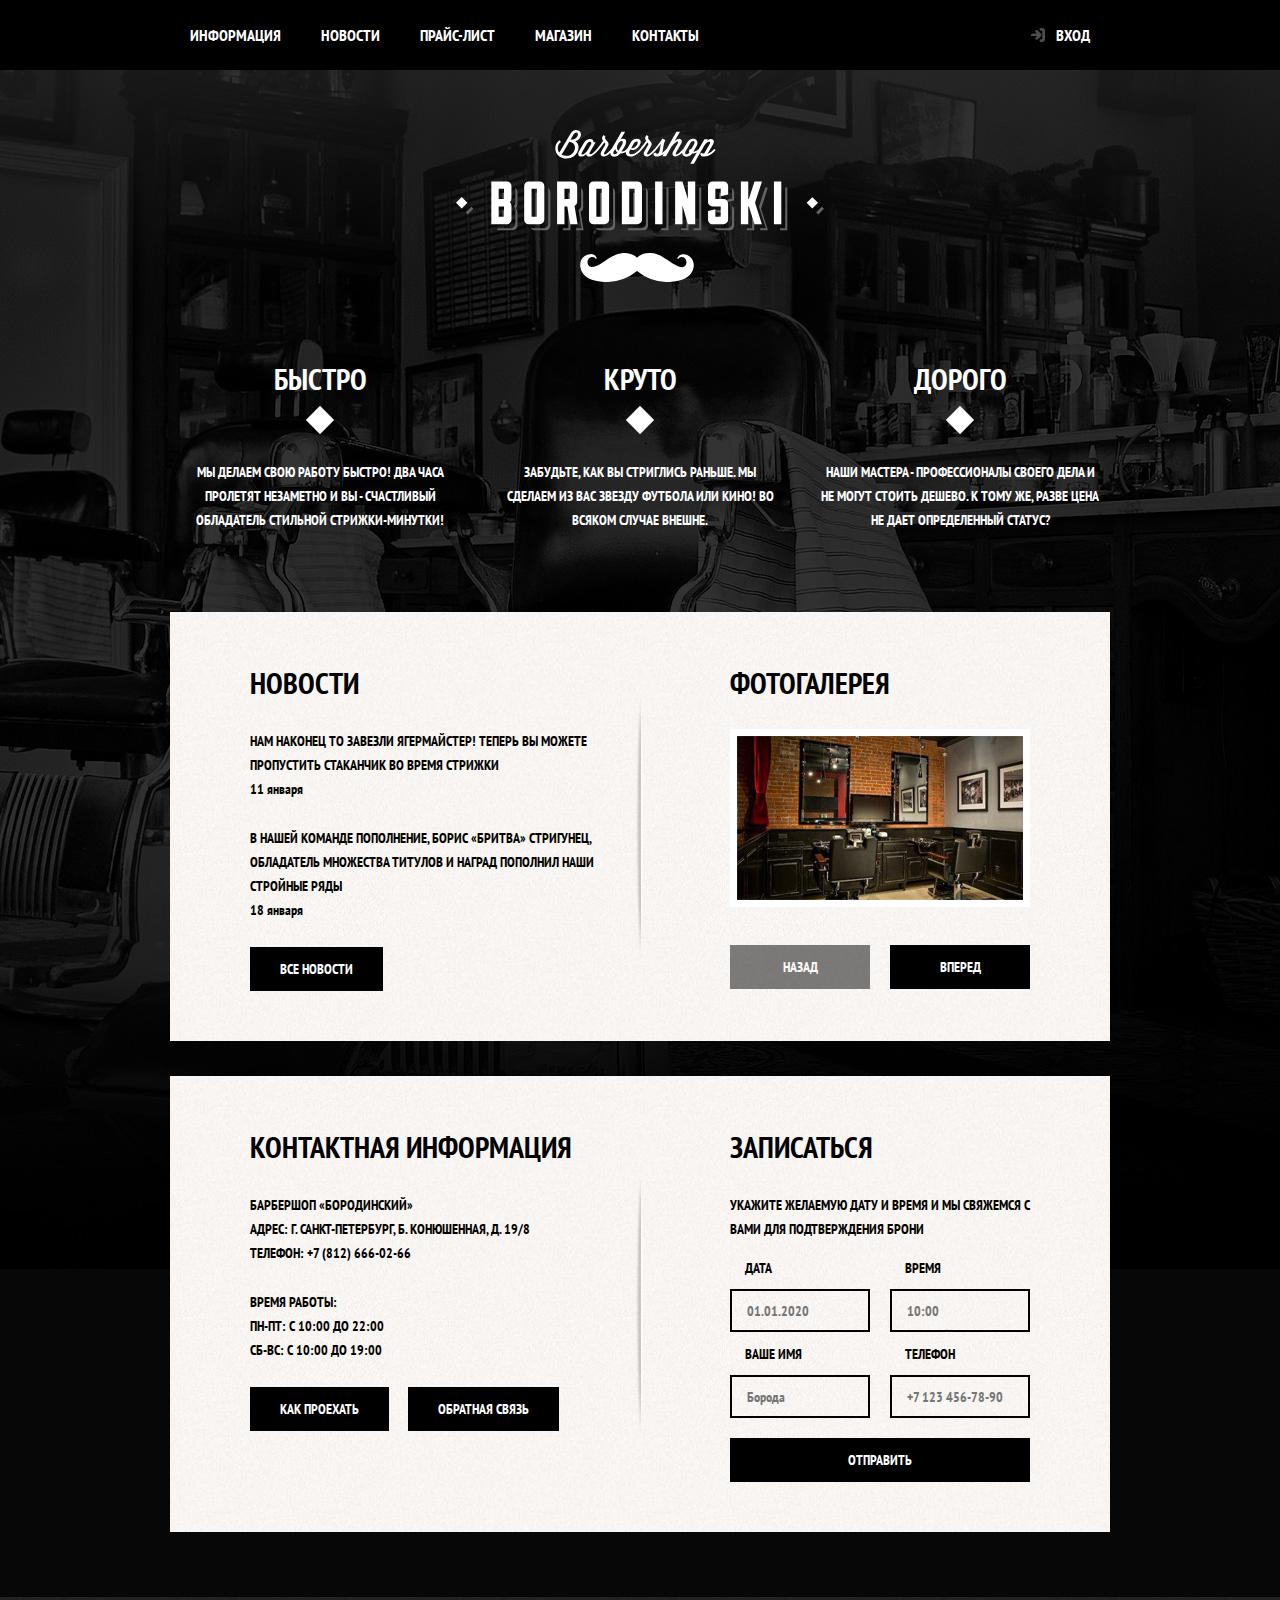
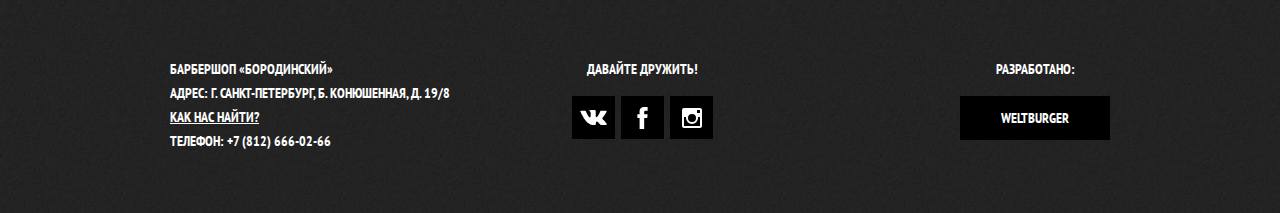
==== commit 7ba2736e: "JS added. Alles fertig" ====
--- a/site/index.html
+++ b/site/index.html
@@ -18,14 +18,14 @@
             <div class="main-navigation-wrapper">
                 <div class="container">
                     <ul class="site-navigation">
-                        <li><a href="info.html">Информация</a></li>
-                        <li><a href="news.html">Новости</a></li>
+                        <li><a href="#">Информация</a></li>
+                        <li><a href="#">Новости</a></li>
                         <li><a href="price.html">Прайс-лист</a></li>
                         <li><a href="catalog.html">Магазин</a></li>
-                        <li><a href="contacts.html">Контакты</a></li>
+                        <li><a href="#">Контакты</a></li>
                     </ul>
                     <ul class="user-navigation">
-                        <li class="login-link">
+                        <li>
                             <a class="login-link" href="login.html">Вход</a>
                         </li>
                     </ul>
@@ -72,11 +72,13 @@
 
             <section class="gallery">
                 <h2>Фотогалерея</h2>
-                <figure class="gallery-content">
-                    <a href="#"><img src="img/studio.jpg" width="286" height="164" alt="Интерьер"></a>
-                </figure>
-                <button class="button gallery-button gallery-button-back">Назад</button>
-                <button class="button gallery-button gallery-button-next">Вперед</button>
+                <div class="gallery-container">
+                    <figure class="gallery-content">
+                        <a href="#"><img src="img/studio.jpg" width="286" height="164" alt="Интерьер"></a>
+                    </figure>
+                    <button class="button gallery-button gallery-button-back" disabled>Назад</button>
+                    <button class="button gallery-button gallery-button-next">Вперед</button>
+                </div>
             </section>
         </div>
 
@@ -93,7 +95,7 @@
                     пн-пт: с 10:00 до 22:00<br>
                     сб-вс: с 10:00 до 19:00
                 </p>
-                <a class="button" href="map.html">Как проехать</a>
+                <a class="button contacts-button-map" href="map.html">Как проехать</a>
                 <a class="button" href="contacts.html">Обратная связь</a>
             </section>
 
@@ -128,15 +130,30 @@
             <p class="footer-contacts">
                 Барбершоп «Бородинский»<br>
                 Адрес: г. Санкт-Петербург, Б. Конюшенная, д. 19/8<br>
-                <a href="map.html">Как нас найти?</a><br>
+                <a href="map.html" class="footer-link-map">Как нас найти?</a><br>
                 Телефон: +7 (812) 666-02-66
             </p>
             <div class="footer-social">
                 <b>Давайте дружить!</b>
                 <ul>
-                    <li><a class="social-button" href="#">Вконтакте</a></li>
-                    <li><a class="social-button" href="#">Фейсбук</a></li>
-                    <li><a class="social-button" href="#">Инстаграм</a></li>
+                    <li><a class="social-button" href="#"><span class="visually-hidden">Вконтакте</span>
+                        <svg xmlns="http://www.w3.org/2000/svg" width="27" height="15" viewBox="0 0 26.14 14.91">
+                            <path d="M26 13.47l-.09-.17a13.55 13.55 0 0 0-2.6-3q-.87-.83-1.1-1.12A1 1 0 0 1 22 8a10.27 10.27 0 0 1 1.22-1.78l.88-1.16q2.35-3.13 2-4L26 .94a.8.8 0 0 0-.4-.22 2.14 2.14 0 0 0-.87 0h-3.92a.51.51 0 0 0-.27 0h-.3a.6.6 0 0 0-.15.14.93.93 0 0 0-.14.24 22.22 22.22 0 0 1-1.46 3.06q-.5.84-.93 1.46a7 7 0 0 1-.71.91 4.94 4.94 0 0 1-.52.47q-.23.18-.35.15l-.23-.05a.9.9 0 0 1-.31-.33 1.49 1.49 0 0 1-.16-.53V1.6a3.14 3.14 0 0 0 0-.62 2.12 2.12 0 0 0-.14-.44.73.73 0 0 0-.28-.33 1.57 1.57 0 0 0-.46-.18A9 9 0 0 0 12.57 0a8.93 8.93 0 0 0-3.25.33 1.83 1.83 0 0 0-.52.41q-.25.3-.07.33a1.67 1.67 0 0 1 1.16.59l.08.16a2.6 2.6 0 0 1 .19.63 6.32 6.32 0 0 1 .12 1 10.59 10.59 0 0 1 0 1.7q-.07.71-.13 1.1a2.21 2.21 0 0 1-.18.64 2.69 2.69 0 0 1-.16.3l-.07.07a1 1 0 0 1-.37.07.86.86 0 0 1-.46-.19 3.27 3.27 0 0 1-.56-.52 7 7 0 0 1-.66-.93q-.37-.6-.76-1.42l-.22-.39q-.2-.38-.56-1.11t-.62-1.43A.9.9 0 0 0 5.2.9h-.07a.93.93 0 0 0-.22-.16A1.44 1.44 0 0 0 4.6.65L.87.68A1 1 0 0 0 .1.94L0 1a.44.44 0 0 0 0 .22 1.08 1.08 0 0 0 .08.37Q.9 3.53 1.86 5.31t1.66 2.87Q4.23 9.27 5 10.24t1 1.24l.37.41.34.33a8.06 8.06 0 0 0 1 .78 16.34 16.34 0 0 0 1.4.9 7.6 7.6 0 0 0 1.79.72 6.19 6.19 0 0 0 2 .22h1.57a1.08 1.08 0 0 0 .72-.3l.05-.07a.9.9 0 0 0 .1-.25 1.38 1.38 0 0 0 0-.37 4.48 4.48 0 0 1 .09-1.05 2.77 2.77 0 0 1 .23-.71 1.74 1.74 0 0 1 .29-.4 1.19 1.19 0 0 1 .23-.2h.11a.86.86 0 0 1 .77.21 4.52 4.52 0 0 1 .83.79q.39.47.93 1.05a6.41 6.41 0 0 0 1 .87l.27.16a3.31 3.31 0 0 0 .71.3 1.53 1.53 0 0 0 .76.07l3.48-.05a1.58 1.58 0 0 0 .8-.17.68.68 0 0 0 .34-.37 1.06 1.06 0 0 0 0-.46 1.71 1.71 0 0 0-.1-.36z" fill="#fff"/>
+                        </svg>
+                        </a>
+                    </li>
+                    <li><a class="social-button" href="#"><span class="visually-hidden">Фейсбук</span>
+                            <svg xmlns="http://www.w3.org/2000/svg" width="19" height="22" viewBox="0 0 10.15 21.74">
+                                <path d="M3.34 1.12A4.77 4.77 0 0 1 6.53 0h3.61v3.81H7.81a1.07 1.07 0 0 0-1.09.83v2.55h3.42c-.08 1.23-.24 2.45-.41 3.67h-3v10.87H2.21V10.86H0V7.21h2.19V3.66a3.83 3.83 0 0 1 1.15-2.54z" fill="#fff"/>
+                            </svg>
+                        </a>
+                    </li>
+                    <li><a class="social-button" href="#"><span class="visually-hidden">Инстаграм</span>
+                            <svg xmlns="http://www.w3.org/2000/svg" width="20" height="20" viewBox="0 0 20 20">
+                                <path d="M18 0H2a2 2 0 0 0-2 2v16a2 2 0 0 0 2 2h16a2 2 0 0 0 2-2V2a2 2 0 0 0-2-2zm-8 6a4 4 0 1 1-4 4 4 4 0 0 1 4-4zM2.5 18a.47.47 0 0 1-.5-.5V9h2.1a3.4 3.4 0 0 0-.1 1 6 6 0 1 0 12 0 3.4 3.4 0 0 0-.1-1H18v8.5a.47.47 0 0 1-.5.5zM18 4.5a.47.47 0 0 1-.5.5h-2a.47.47 0 0 1-.5-.5v-2a.47.47 0 0 1 .5-.5h2a.47.47 0 0 1 .5.5z" fill="#fff"/>
+                            </svg>
+                        </a>
+                    </li>
                 </ul>
             </div>
             <p class="footer-copyright">
@@ -148,8 +165,8 @@
 
     <section class="modal modal-login">
         <h2>Личный кабинет</h2>
-        <p>Введите свой логин и пароль.</p>
-        <form class="login-form" action="https://htmlacademy.ru" method="POST">
+        <p class="modal-description">Введите пожалуйста свой логин и пароль</p>
+        <form class="login-form" action="https://echo.htmlacademy.ru" method="post">
             <p>
                 <label class="visually-hidden" for="user-login">Логин</label>
                 <input class="login-icon-user" id="user-login" type="text" name="login" placeholder="Логин">
@@ -158,12 +175,12 @@
                 <label class="visually-hidden" for="user-password">Пароль</label>
                 <input class="login-icon-password" id="user-password" type="password" name="password" placeholder="Пароль">
             </p>
-            <p class="login-password-info">
-            <label class="login-checkbox" for="login-password-info">
-                <input type="chechbox" name="remember" class="visually-hidden" id="login-password-info">
-                <span class="checkbox-indicator"></span>
-                Запомните меня
-            </label>
+            <p class="login-help">
+                <label class="login-checkbox">
+                    <input type="checkbox" name="remember" class="visually-hidden">
+                    <span class="checkbox-indicator"></span>
+                    Запомните меня
+                </label>
                 <a class="restore" href="#">Я забыл пароль!</a>
             </p>
             <button class="button" type="submit">Войти</button>
@@ -173,11 +190,12 @@
 
     <section class="modal modal-map">
         <h2 class="visually-hidden">Как до нас добраться</h2>
+        <iframe src="https://www.google.com/maps/embed?pb=!1m18!1m12!1m3!1d999.302397880995!2d30.322011940674884!3d59.93869974836517!2m3!1f0!2f0!3f0!3m2!1i1024!2i768!4f13.1!3m3!1m2!1s0x4696310fca145cc1%3A0x42b32648d8238007!2z0JHQvtC70YzRiNCw0Y8g0JrQvtC90Y7RiNC10L3QvdCw0Y8g0YPQuy4sIDE5LzgsINCh0LDQvdC60YIt0J_QtdGC0LXRgNCx0YPRgNCzLCDQoNC-0YHRgdC40Y8sIDE5MTE4Ng!5e0!3m2!1sru!2sua!4v1595830866234!5m2!1sru!2sua" width="766" height="560" allowfullscreen></iframe>
         <p>
             <img src="img/map.jpg" width="780" height="560" alt="Офис компании по адресу ул. Большая Конюшенная 19/8, Санкт-Петербург">
         </p>
         <button class="modal-close" type="button">Закрыть</button>
     </section>
+    <script src="js/index.js"></script>
 </body>
-
-</html>+</html>
--- a/site/css/styles.css
+++ b/site/css/styles.css
@@ -24,20 +24,49 @@
   background-repeat: repeat;
 }
 
+img {
+  max-width: 100%;
+  height: auto;
+}
+
+.visually-hidden:not(:focus):not(:active),
+input[type="checkbox"].visually-hidden,
+input[type="radio"].visually-hidden {
+  position: absolute;
+  width: 1px;
+  height: 1px;
+  margin: -1px;
+  border: 0;
+  padding: 0;
+  white-space: nowrap;
+  clip-path: inset(100%);
+  clip: rect(0 0 0 0);
+  overflow: hidden;
+}
+
 a {
   text-decoration: none;
 }
 
 .button {
+  display: inline-block;
+  margin-right: 16px;
+  padding: 10px 30px;
+
   font: inherit;
-
   text-align: center;
   color: #ffffff;
   vertical-align: middle;
   text-transform: uppercase;
-
   background-color: #000000;
   border: none;
+}
+
+.button.disabled,
+.button:disabled {
+  cursor: default;
+  opacity: 0.5;
+  background-color: #000000;
 }
 
 .button:hover,
@@ -59,6 +88,9 @@
 
 .site-navigation a,
 .user-navigation a {
+  display: block;
+  padding: 25px 20px;
+  vertical-align: middle;
   color: #ffffff;
 }
 
@@ -69,51 +101,187 @@
   background-color: #242424;
 }
 
+.site-navigation-current {
+  position: relative;
+}
+
+.site-navigation-current a:not([href]) {
+  background-color: #000000;
+}
+
+.site-navigation-current a[href] {
+  background-color: #333333;
+}
+
+.site-navigation-current::after {
+  content: "";
+
+  position: absolute;
+  right: 20px;
+  bottom: 0;
+  left: 20px;
+
+  height: 5px;
+
+  background-color: #ffffff;
+}
+
 .features-list {
   list-style: none;
 }
 
 .feature-item {
+  width: 300px;
   text-align: center;
 }
 
 .feature-item h3 {
+  position: relative;
+  margin: 0;
+  margin-bottom: 60px;
   font-size: 30px;
   line-height: 42px;
 }
 
+.feature-item h3::after {
+  content: "";
+  position: absolute;
+  bottom: -30px;
+  left: 50%;
+  margin-left: -10px;
+  width: 20px;
+  height: 20px;
+  background-color: #ffffff;
+  transform: rotate(45deg);
+}
+
+.feature-item p {
+  margin: 0 10px;
+}
+
 .index-columns {
+  display: flex;
+  justify-content: space-between;
+  padding: 50px 80px;
+  margin-bottom: 35px;
   color: #000000;
-
   background-color: #f8f5f2;
-  background-image: url("../img/pattern-light.jpg");
-  background-position: 0 0;
-  background-repeat: repeat;
+  background-image: 
+    url("../img/line.png"),
+    url("../img/pattern-light.jpg");
+  background-position: center, 0 0;
+  background-repeat: no-repeat, repeat;
 }
 
 .index-columns h2 {
+  margin: 0;
+  margin-bottom: 25px;
   font-size: 30px;
   line-height: 42px;
 }
 
 .news-list {
+  margin: 0;
+  margin-bottom: 25px;
+  padding: 0;
   list-style: none;
+}
+
+.news-item {
+  margin-bottom: 25px;
+}
+
+.news-item p {
+  margin: 0;
 }
 
 .news-item time {
   text-transform: none;
 }
 
+.gallery {
+  width: 300px;
+}
+
 .gallery-content {
+  height: 164px;
+  margin: 0;
+
   background-color: #cccccc;
   border: 7px solid #ffffff;
 }
 
+.gallery-content img {
+  width: 286px;
+  height: 164px;
+}
+
+.gallery-container {
+  position: relative;
+  height: 260px;
+}
+
+.gallery-button {
+  box-sizing: border-box;
+  position: absolute;
+  bottom: 0;
+  width: 140px;
+  margin: 0;
+}
+
+.gallery-button-back {
+  left: 0;
+}
+
+.gallery-button-next {
+  right: 0;
+}
+
+.appointment {
+  width: 300px;
+}
+
+.appointment-info {
+  margin: 0;
+  margin-bottom: 15px;
+}
+
+.appointment-form {
+  display: flex;
+  flex-wrap: wrap;
+  justify-content: space-between;
+}
+
+.appointment-item {
+  width: 140px;
+  margin: 0;
+  margin-bottom: 10px;
+}
+
+.appointment-item label {
+  display: block;
+  margin-bottom: 9px;
+  margin-left: 15px;
+}
+
 .appointment-item input {
+  box-sizing: border-box;
+  width: 140px;
+  padding-top: 8px;
+  padding-left: 15px;
+  padding-right: 15px;
+  padding-bottom: 7px;
   font: inherit;
 
   background-color: transparent;
   border: 2px solid #000000;
+}
+
+.appointment .button {
+  display: block;
+  width: 100%;
+  margin-top: 10px;
+  margin-right: 0;
 }
 
 .appointment-item input:focus {
@@ -126,14 +294,39 @@
 }
 
 .breadcrumbs {
+  display: flex;
+  justify-content: flex-start;
+  flex-wrap: wrap;
   padding: 0;
   margin: 0;
   margin-bottom: 50px;
-}
-
-.breadcrumbs {
   list-style: none;
 }
+
+.breadcrumbs li {
+  position: relative;
+  margin-right: 42px;
+}
+
+.breadcrumbs li::after {
+  content: "";
+  position: absolute;
+  top: 7px;
+  right: -25px;
+  width: 8px;
+  height: 8px;
+  background-color: #000000;
+  transform: rotate(45deg);
+}
+
+.breadcrumbs li:last-child {
+  margin-right: 0;
+}
+
+.breadcrumbs-current::after {
+  display: none;
+}
+
 
 .breadcrumbs a {
   color: #000000;
@@ -153,15 +346,27 @@
 }
 
 .filter fieldset {
+  padding: 0;
+  margin: 0;
+  margin-bottom: 30px;
   border: none;
 }
 
+.filter fieldset:first-child {
+  margin-bottom: 35px;
+}
+
 .filter legend {
+  margin-bottom: 26px;
+
   font-size: 24px;
   line-height: 30px;
 }
 
 .filter ul {
+  padding: 0;
+  margin: 0;
+  
   list-style: none;
   line-height: 18px;
 }
@@ -177,6 +382,70 @@
   opacity: 0.5;
 }
 
+.filter-option {
+  margin-bottom: 19px;
+  padding-left: 45px;
+}
+
+.filter-option label {
+  position: relative;
+  display: block;
+  cursor: pointer;
+  user-select: none;
+}
+
+.filter-input-checkbox + label::before {
+  content: "";
+  position: absolute;
+
+  left: -42px;
+  top: 0;
+
+  width: 16px;
+  height: 16px;
+  border: 2px solid #000000;
+}
+
+.filter-input-checkbox:checked + label::after {
+  content: "";
+  position: absolute;
+
+  top: 4px;
+  left: -38px;
+  width: 12px;
+  height: 12px;
+
+  background-image: url("../img/cross.svg");
+  background-repeat: no-repeat;
+  position: 0 0;
+}
+
+.filter-input-radio + label::before {
+  content: "";
+  position: absolute;
+
+  left: -42px;
+  top: -1px;
+
+  width: 16px;
+  height: 16px;
+  border: 2px solid #000000;
+  border-radius: 50%;
+}
+
+.filter-input-radio:checked + label::after {
+  content: "";
+  position: absolute;
+
+  top: 5px;
+  left: -36px;
+
+  width: 8px;
+  height: 8px;
+  background-color: #000000;
+  border-radius: 50%;
+}
+
 .catalog {
   width: 700px;
 }
@@ -193,17 +462,21 @@
   margin: 0;
   list-style: none;
   margin-bottom: 25px;
-}
-
-.catalog-item {
-  background-color: #f8f8f8;
-  box-shadow: 0 0 10px rgba(0, 0, 0, 0.1);
 }
 
 .catalog-item {
   width: 220px;
   margin-bottom: 20px;
   margin-right: 20px;
+
+  background-color: #f8f8f8;
+  box-shadow: 0 0 10px rgba(0, 0, 0, 0.1);
+}
+
+.catalog-item {
+  width: 220px;
+  margin-bottom: 20px;
+  margin-right: 20px;
 }
 
 .catalog-item:nth-child(3n) {
@@ -215,19 +488,45 @@
 }
 
 .catalog-item a {
+  display: flex;
+  flex-direction: column;
+
   color: #000000;
 }
 
 .catalog-item h3 {
+  order: 1;
+  margin-top: 17px;
+  margin-bottom: 12px;
+  margin-left: 16px;
+  margin-right: 15px;
+
   font-size: 14px;
   line-height: 18px;
 }
 
+.catalog-item-image {
+  width: 220px;
+  height: 165px;
+  margin: 0;
+}
+
+.catalog-item-price {
+  display: flex;
+  margin: 15px;
+  margin-top: 0;
+}
+
 .catalog-category {
+  display: block;
+
   text-transform: none;
 }
 
 .catalog-item-price b {
+  width: 112px;
+  padding: 13px 25px 11px;
+
   font-size: 14px;
   line-height: 20px;
   text-align: center;
@@ -236,19 +535,36 @@
 }
 
 .catalog-item-price .button {
+  width: 50px;
+  padding: 13px 18px 11px;
+  margin-right: 0;
+
   line-height: 20px;
   color: #ffffff;
 }
 
 .pagination-list {
+  display: flex;
+  flex-wrap: wrap;
+
   margin: 0;
   padding: 0;
   list-style: none;
 }
 
+.pagination-item {
+  margin-right: 5px;
+}
+
+.pagination-item:last-child {
+  margin-right: 0;
+}
+
 .pagination-item a {
+  display: block;
+  padding: 10px 19px;
+
   color: #ffffff;
-
   background-color: #000000;
 }
 
@@ -268,7 +584,6 @@
 .pagination-item-current a:focus,
 .pagination-item-current a:active {
   color: #000000;
-
   background-color: #ffffff;
 }
 
@@ -295,20 +610,67 @@
   text-decoration: none;
 }
 
+.contacts {
+  width: 380px;
+}
+
+.contacts p {
+  margin: 0;
+  margin-bottom: 25px;
+}
+
+.footer-contacts {
+  width: 320px;
+  margin: 0;
+  margin-right: 80px;
+}
+
 .footer-social {
+  width: 145px;
   text-align: center;
 }
 
 .footer-social ul {
+  display: flex;
+  flex-wrap: wrap;
+  justify-content: space-between;
+  width: 141px;
+  margin: 0 auto;
+  padding: 0;
   list-style: none;
 }
 
+.footer-social b {
+  display: block;
+  margin-bottom: 15px;
+}
+
 .social-button {
-  color: #ffffff;
+  display: flex;
+  align-items: center;
+  justify-content: center;
+  width: 43px;
+  height: 43px;
+  background-color: #000000;
+}
+
+.social-button:hover,
+.social-button:focus {
+  background-color: #ffffff;
+}
+
+.social-button:hover path,
+.social-button:focus path{
+  fill: #000000;
 }
 
 .footer-copyright {
   text-align: center;
+}
+
+.footer-copyright .button {
+  display: block;
+  margin-right: 0;
 }
 
 .footer-copyright .button:hover,
@@ -318,22 +680,177 @@
   background-color: #ffffff;
 }
 
+.footer-copyright b {
+  display: block;
+  margin-bottom: 15px;
+}
+
+@keyframes bounce {
+  0% {
+    transform: translateY(-2000px);
+  }
+
+  70% {
+    transform: translateY(30px);
+  }
+
+  90% {
+    transform: translateY(-10px);
+  }
+
+  100% {
+    transform: translateY(0);
+  }
+}
+
+@keyframes shake {
+  0%,
+  100% {
+    transform: translateX(0);
+  }
+
+  10%,
+  30%,
+  50%,
+  70%,
+  90% {
+    transform: translateX(-10px);
+  }
+
+  20%,
+  40%,
+  60%,
+  80% {
+    transform: translateX(10px);
+  }
+}
+
 .modal {
+  position: fixed;
   color: #000000;
+
+  display: none;
 
   background-color: #f8f3f0;
   background-image: url("../img/pattern-light.jpg");
   background-position: 0 0;
   background-repeat: repeat;
+
+  box-shadow: 0 30px 50px rgba(0, 0, 0, 0.7);
+}
+
+.modal-show {
+  display: block;
+
+  animation: bounce 0.7s;
+}
+
+.modal-error {
+  animation: shake 0.8s;
 }
 
 .modal h2 {
+  margin: 0;
+  margin-bottom: 20px;
+
   font-size: 30px;
   line-height: 42px;
 }
 
+.modal-description {
+  margin: 0;
+  margin-bottom: 10px;
+}
+
+.login-form p {
+  margin: 0;
+  margin-bottom: 10px;
+}
+
+.modal-map {
+  top: 50%;
+  left: 50%;
+
+  width: 766px;
+  height: 561px;
+
+  margin-top: -280px;
+  margin-left: -390px;
+
+  border: 7px solid white;
+}
+
+.modal-map p {
+  position: absolute;
+  top: 0;
+  left: 0;
+  z-index: 1;
+  
+  margin: 0;
+}
+
+.modal-map iframe {
+  position: relative;
+  z-index: 2;
+
+  border: none;
+}
+
+.modal-login {
+  top: 120px;
+  left: 50%;
+
+  width: 300px;
+  margin-left: -230px;
+  padding: 50px 80px;
+}
+
+.modal-close {
+  position: absolute;
+  top: 0;
+  right: -34px;
+
+  width: 22px;
+  height: 22px;
+  font-size: 0;
+
+  border: 0;
+  cursor: pointer;
+}
+
+.modal .modal-close {
+  background-color: rgba(0, 0, 0, 0);
+}
+
+.modal-close::before,
+.modal-close::after {
+  content: "";
+
+  position: absolute;
+  top: 10px;
+  left: 2px;
+
+  width: 19px;
+  height: 3px;
+
+  background-color: #d0d0d0;
+}
+
+.modal-close::before {
+  transform: rotate(45deg);
+}
+
+.modal-close::after {
+  transform: rotate(-45deg);
+}
+
 .login-form input[type="text"],
 .login-form input[type="password"] {
+  box-sizing: border-box;
+  width: 300px;
+  padding: 10px 15px;
+  padding-right: 40px;
+
   font: inherit;
   color: #000000;
   text-transform: uppercase;
@@ -351,6 +868,82 @@
   color: #663d15;
 }
 
+.login-icon-user {
+  background-image: url("../img/user.svg");
+  background-position: 270px center;
+  background-repeat: no-repeat;
+}
+
+.login-icon-password {
+  background-image: url("../img/lock.svg");
+  background-position: 270px center;
+  background-repeat: no-repeat;
+}
+
+.login-form .login-help {
+  display: flex;
+  flex-wrap: wrap;
+  justify-content: space-between;
+  margin: 15px 0;
+}
+
+.login-form .button {
+  width: 100%;
+  margin-right: 0;
+}
+
+.login-checkbox {
+  position: relative;
+
+  padding-left: 30px;
+
+  cursor: pointer;
+}
+
+.login-checkbox:hover,
+.login-checkbox:focus {
+  color: #663d15;
+}
+
+.login-checkbox input[type="checkbox"] + .checkbox-indicator {
+  position: absolute;
+  top: 0;
+  left: 0;
+
+  width: 17px;
+  height: 17px;
+
+  border: 2px solid #000000;
+}
+
+.login-checkbox input[type="checkbox"]:focus + .checkbox-indicator {
+  border-color: #663d15;
+  outline: thin dotted;
+  outline: 5px auto -webkit-focus-ring-color;
+}
+
+.login-checkbox input[type="checkbox"]:checked + .checkbox-indicator::before,
+.login-checkbox input[type="checkbox"]:checked + .checkbox-indicator::after {
+  content: "";
+
+  position: absolute;
+  top: 8px;
+  left: 1px;
+
+  width: 15px;
+  height: 2px;
+
+  border-color: #000000;
+}
+
+.login-checkbox input[type="checkbox"]:checked + .checkbox-indicator::before {
+  transform: rotate(45deg);
+}
+
+.login-checkbox input[type="checkbox"]:checked + .checkbox-indicator::after {
+  transform: rotate(-45deg);
+}
+
 .restore {
   color: #000000;
   text-decoration: underline;
@@ -366,14 +959,30 @@
 }
 
 .product-photo-preview {
+  display: flex;
+  padding: 0;
+  margin: 0;
+
   list-style: none;
 }
 
 .product-photo-preview li {
+  width: 140px;
+  height: 149px;
+  margin-right: 20px;
   box-shadow: 0 0 10px 2px rgba(0, 0, 0, 0.1);
 }
 
+.product-photo-preview li:nth-child(3n) {
+  margin-right: 0;
+}
+
 .product-photo-full {
+  width: 460px;
+  height: 498px;
+  margin: 0;
+  margin-bottom: 20px;
+  
   box-shadow: 0 0 10px 2px rgba(0, 0, 0, 0.1);
 }
 
@@ -382,23 +991,89 @@
   color: #aeaeae;
 }
 
+.product-descriprion {
+  display: flex;
+  justify-content: space-between;
+
+  padding-right: 10px;
+  margin-bottom: 29px;
+}
+
+.product-descriprion p {
+  width: 200px;
+}
+
+.product-info {
+  width: 390px;
+  padding-top: 23px;
+}
+
+.product-info li {
+  position: relative;
+
+  padding-left: 23px;
+}
+
+.product-info li::before {
+  content: "";
+
+  position: absolute;
+  top: 7px;
+  left: 2px;
+
+  width: 8px;
+  height: 8px;
+
+  background-color: #000000;
+
+  transform: rotate(45deg);
+}
+
+.product-info p {
+  margin: 0;
+}
+
 .product-price b {
+  width: 112px;
+  padding-top: 13px;
+  padding-left: 36px;
+  padding-right: 36px;
+  padding-bottom: 11px;
+
   line-height: 20px;
   text-align: center;
   background-color: #e5e5e5;
-}
-
-.product-info {
-  width: 390px;
+
+  box-sizing: border-box;
+}
+
+.product-price .button {
+  padding-left: 17px;
+  padding-right: 17px;
+}
+
+.product-info .product-text {
+  margin-bottom: 35px;
 }
 
 .product-info h3 {
+  margin: 0;
+  margin-bottom: 27px;
+
   font-size: 24px;
   line-height: 30px;
 }
 
 .product-info ul {
+  margin: 0;
+  padding: 0;
+
   list-style: none;
+}
+
+.product-info .product-price {
+  display: flex;
+  margin-bottom: 63px;
 }
 
 /*-----------***-----------*/
@@ -406,7 +1081,7 @@
 html,
 body {
   min-width: 1122px;
-  min-height: 1750px;
+  min-height: 1100px;
 }
 
 .main-header {
@@ -426,6 +1101,8 @@
 }
 
 .site-navigation {
+  display: flex;
+  flex-wrap: wrap;
   width: 620px;
   margin: 0;
   padding: 0;
@@ -433,10 +1110,35 @@
 }
 
 .user-navigation {
-  width: 140px;
+  display: flex;
+  max-width: 140px;
   margin: 0;
   padding: 0;
   list-style: none;
+}
+
+.user-navigation .login-link {
+  position: relative;
+  padding-left: 50px;
+}
+
+.login-link::before {
+  content: "";
+  position: absolute;
+  top: 27px;
+  left: 24px;
+  width: 16px;
+  height: 18px;
+  background-image: url("../img/login.svg");
+  background-repeat: no-repeat;
+  position: 0 0;
+  opacity: 0.3;
+}
+
+.login-link:hover::before,
+.login-link:focus::before,
+.login-link:active::before {
+  opacity: 1;
 }
 
 .main-navigation-wrapper {
@@ -492,34 +1194,12 @@
   list-style: none;
 }
 
-.feature-item {
-  width: 300px;
-}
 .features {
   margin-bottom: 80px;
 }
 
-.index-columns {
-  display: flex;
-  justify-content: space-between;
-  padding: 50px 80px;
-  margin-bottom: 35px;
-}
-
 .news {
   width: 380px;
-}
-
-.gallery {
-  width: 300px;
-}
-
-.contacts {
-  width: 380px;
-}
-
-.appointment {
-  width: 30px;
 }
 
 .main-footer {
@@ -527,16 +1207,6 @@
   margin-top: 65px;
 }
 
-.footer-contacts {
-  width: 320px;
-  margin: 0;
-  margin-right: 80px;
-}
-
-.footer-social {
-  width: 145px;
-}
-
 .footer-copyright {
   width: 150px;
   margin: 0;
@@ -546,3 +1216,148 @@
 .main-footer .container {
   display: flex;
 }
+
+.inner-content {
+  margin-bottom: 75px;
+}
+
+.inner-content h2 {
+  margin-top: 60px;
+  margin-bottom: 30px;
+
+  font-size: 24px;
+  line-height: 30px;
+}
+
+.inner-content h3 {
+  margin-top: 60px;
+  margin-bottom: 30px;
+
+  font-size: 20px;
+  line-height: 24px;
+}
+
+.inner-content h2 + h3 {
+  margin-top: 30px;
+}
+
+.inner-content p {
+  margin: 14px 0;
+}
+
+.inner-content table {
+  border-collapse: collapse;
+}
+
+.inner-content td {
+  padding: 10px 15px;
+  border: 2px solid #000000;
+}
+
+.inner-content .big-heading {
+  display: flex;
+  align-items: center;
+
+  margin-top: 55px;
+  margin-bottom: 65px;
+
+  font-size: 48px;
+  line-height: 48px;
+  text-align: center;
+}
+
+.big-heading::before,
+.big-heading::after {
+  content: "";
+
+  flex-grow: 1;
+  flex-shrink: 0;
+
+  width: 50px;
+  height: 2px;
+
+  background: #000000;
+}
+
+.big-heading::before {
+  margin-right: 25px;
+}
+
+.big-heading::after {
+  margin-left: 25px;
+}
+
+.custom-list-1 {
+  margin: 14px 0;
+  padding: 0;
+
+  list-style: none;
+}
+
+.custom-list-1 li {
+  position: relative;
+
+  margin-bottom: 15px;
+  padding-left: 20px;
+}
+
+.custom-list-1 li::before {
+  content: "";
+
+  position: absolute;
+  top: 8px;
+  left: 0;
+
+  width: 8px;
+  height: 8px;
+
+  background-color: #000000;
+  transform: rotate(45deg);
+}
+
+.custom-table-1 {
+  width: 100%;
+}
+
+.custom-table-1 td {
+  width: 50%;
+}
+
+.custom-table-1 td:last-child {
+  text-align: center;
+}
+
+.inner-columns {
+  display: flex;
+  justify-content: space-between;
+  flex-wrap: wrap;
+
+  margin: 60px 0;
+}
+
+.inner-columns > h2:first-child {
+  width: 460px;
+  margin-top: 0;
+
+  margin-right: 460px;
+  margin-right: calc(100% - 460px);
+}
+
+.inner-column-left,
+.inner-column-right {
+  width: 460px;
+}
+
+.inner-column-left *:first-child,
+.inner-column-right *:first-child{
+  margin-top: 0;
+}
+
+.inner-column-left *:last-child,
+.inner-column-right *:last-child{
+  margin-bottom: 0;
+}
+
+.short-text {
+  padding-right: 80px;
+}
